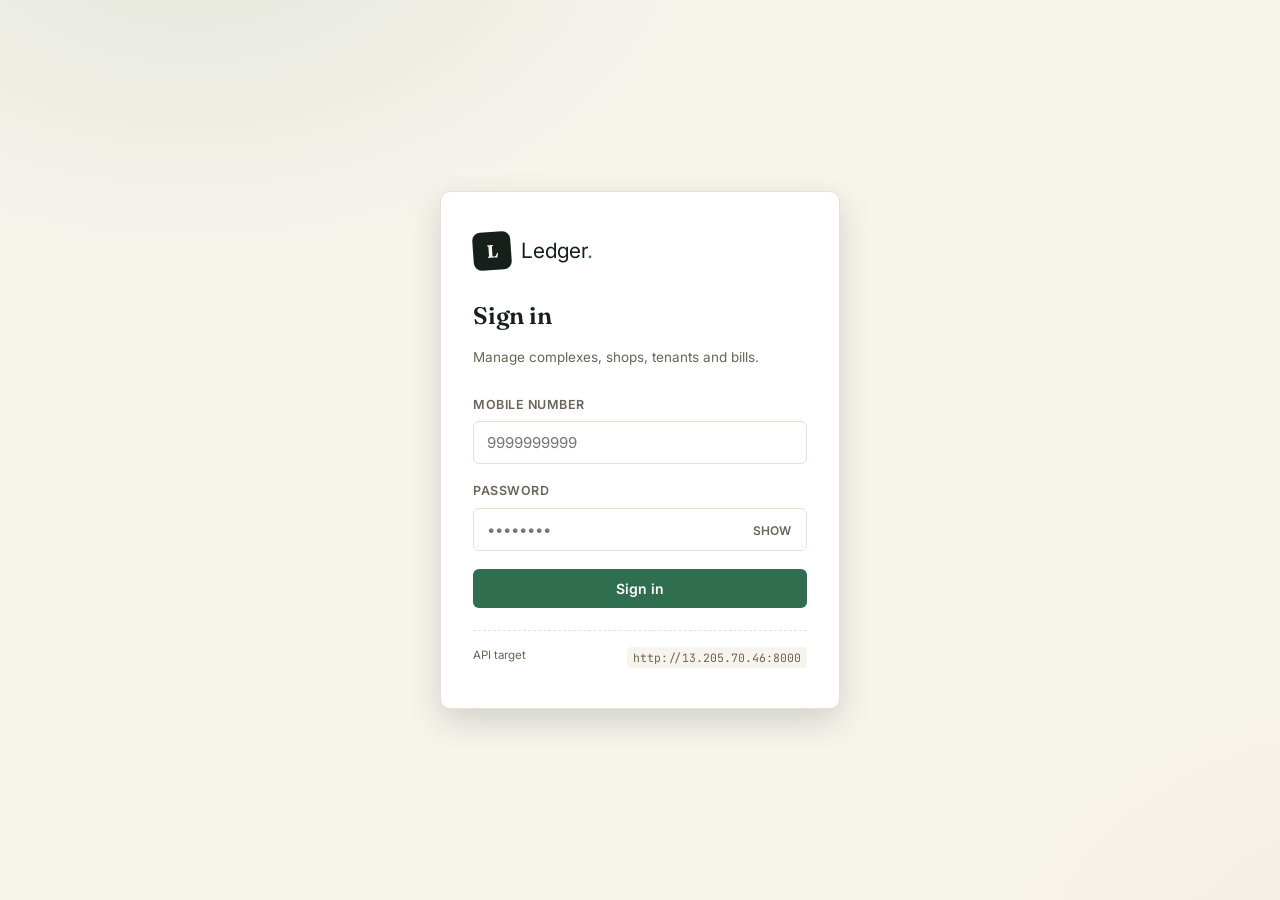
==== static/index.html @ 126fc0c1 "Added static folder" ====
<!DOCTYPE html>
<html lang="en">
<head>
<meta charset="UTF-8">
<meta name="viewport" content="width=device-width, initial-scale=1.0, viewport-fit=cover">
<title>Ledger — Shop &amp; Tenant Management</title>
<link rel="preconnect" href="https://fonts.googleapis.com">
<link rel="preconnect" href="https://fonts.gstatic.com" crossorigin>
<link href="https://fonts.googleapis.com/css2?family=Fraunces:opsz,wght@9..144,400;9..144,500;9..144,600;9..144,700&family=Inter:wght@400;500;600;700&family=JetBrains+Mono:wght@400;500;600&display=swap" rel="stylesheet">
<style>
/* ============================================================
   TOKENS
   ============================================================ */
:root{
  --ink:#15201B;
  --paper:#F7F4EC;
  --paper-raised:#FFFFFF;
  --green:#2F6F4F;
  --green-deep:#1F4D38;
  --rust:#C0612B;
  --rust-soft:#F3E3D6;
  --line:#E8E2D2;
  --success:#1F8A6B;
  --success-soft:#E1F0E8;
  --pending-soft:#F3E3D6;
  --partial-soft:#FBEFD0;
  --partial:#A87A12;
  --muted:#6B6457;
  --danger:#B43B2E;
  --danger-soft:#F6E0DC;

  --font-display:'Fraunces', serif;
  --font-body:'Inter', system-ui, sans-serif;
  --font-mono:'JetBrains Mono', monospace;

  --radius:10px;
  --radius-sm:6px;
  --shadow-sm: 0 1px 2px rgba(21,32,27,0.06);
  --shadow-md: 0 4px 16px rgba(21,32,27,0.10);
  --shadow-lg: 0 12px 32px rgba(21,32,27,0.16);

  --sidebar-w: 248px;
}

*{box-sizing:border-box;}
html,body{margin:0;padding:0;}
body{
  background:var(--paper);
  color:var(--ink);
  font-family:var(--font-body);
  font-size:15px;
  line-height:1.5;
  -webkit-font-smoothing:antialiased;
  min-height:100vh;
}
h1,h2,h3,h4{font-family:var(--font-display); font-weight:600; margin:0; letter-spacing:-0.01em;}
.mono{font-family:var(--font-mono);}
a{color:inherit;}
button{font-family:var(--font-body); cursor:pointer;}
input,select,textarea{font-family:var(--font-body);}
*:focus-visible{outline:2px solid var(--green); outline-offset:2px; border-radius:4px;}

@media (prefers-reduced-motion: reduce){
  *{animation-duration:0.001ms !important; transition-duration:0.001ms !important;}
}

::-webkit-scrollbar{width:10px; height:10px;}
::-webkit-scrollbar-thumb{background:var(--line); border-radius:6px;}
::-webkit-scrollbar-track{background:transparent;}

/* ============================================================
   LOGIN SCREEN
   ============================================================ */
.login-wrap{
  min-height:100vh;
  display:flex;
  align-items:center;
  justify-content:center;
  padding:24px;
  background:
    radial-gradient(900px 600px at 15% -10%, rgba(47,111,79,0.10), transparent 60%),
    radial-gradient(700px 500px at 110% 110%, rgba(192,97,43,0.08), transparent 60%),
    var(--paper);
}
.login-card{
  width:100%;
  max-width:400px;
  background:var(--paper-raised);
  border:1px solid var(--line);
  border-radius:var(--radius);
  box-shadow:var(--shadow-lg);
  padding:40px 32px;
  animation:rise 0.5s ease both;
}
@keyframes rise{ from{opacity:0; transform:translateY(10px);} to{opacity:1; transform:translateY(0);} }
.login-mark{
  display:flex; align-items:center; gap:10px; margin-bottom:28px;
}
.login-mark .stamp-mark{
  width:38px; height:38px; border-radius:8px;
  background:var(--ink); color:var(--paper);
  display:flex; align-items:center; justify-content:center;
  font-family:var(--font-display); font-weight:700; font-size:18px;
  transform:rotate(-4deg);
}
.login-mark .wordmark{font-size:21px;}
.login-mark .wordmark span{color:var(--green); font-style:italic;}
.login-card h1{font-size:24px; margin-bottom:4px;}
.login-sub{color:var(--muted); font-size:13.5px; margin-bottom:28px;}
.field{margin-bottom:18px;}
.field label{
  display:block; font-size:12.5px; font-weight:600; text-transform:uppercase;
  letter-spacing:0.04em; color:var(--muted); margin-bottom:7px;
}
.field input{
  width:100%; padding:11px 13px; border:1.5px solid var(--line);
  border-radius:var(--radius-sm); font-size:15px; background:var(--paper-raised);
  transition:border-color .15s ease;
}
.field input:focus{border-color:var(--green);}
.pw-row{position:relative;}
.pw-toggle{
  position:absolute; right:10px; top:50%; transform:translateY(-50%);
  background:none; border:none; font-size:12px; color:var(--muted); font-weight:600;
  padding:4px 6px;
}
.btn{
  display:inline-flex; align-items:center; justify-content:center; gap:8px;
  padding:11px 18px; border-radius:var(--radius-sm); border:none;
  font-weight:600; font-size:14px; transition:transform .12s ease, box-shadow .12s ease, background .15s ease;
  white-space:nowrap;
}
.btn:active{transform:scale(0.97);}
.btn-primary{background:var(--green); color:#fff;}
.btn-primary:hover{background:var(--green-deep);}
.btn-primary:disabled{background:#9FB8AB; cursor:not-allowed; transform:none;}
.btn-block{width:100%;}
.btn-ghost{background:transparent; color:var(--ink); border:1.5px solid var(--line);}
.btn-ghost:hover{border-color:var(--ink);}
.btn-danger-ghost{background:transparent; color:var(--danger); border:1.5px solid var(--danger-soft);}
.btn-danger-ghost:hover{background:var(--danger-soft);}
.btn-sm{padding:6px 11px; font-size:12.5px;}
.btn-icon{padding:8px; border-radius:var(--radius-sm); background:transparent; border:1.5px solid var(--line); color:var(--ink); display:inline-flex;}
.btn-icon:hover{border-color:var(--green); color:var(--green);}
.btn-icon.spinning svg{animation:spin 0.7s linear infinite;}
@keyframes spin{ to{ transform:rotate(360deg); } }

.login-error{
  background:var(--danger-soft); color:var(--danger); border-radius:var(--radius-sm);
  padding:10px 13px; font-size:13px; margin-bottom:16px; display:none; font-weight:500;
}
.login-error.show{display:block; animation:shake .3s ease;}
@keyframes shake{ 0%,100%{transform:translateX(0);} 25%{transform:translateX(-4px);} 75%{transform:translateX(4px);} }

.api-base-note{
  margin-top:22px; padding-top:16px; border-top:1px dashed var(--line);
  font-size:11.5px; color:var(--muted); display:flex; justify-content:space-between; gap:8px;
}
.api-base-note code{font-family:var(--font-mono); background:var(--paper); padding:2px 6px; border-radius:4px;}

/* ============================================================
   APP SHELL
   ============================================================ */
.app{ display:none; min-height:100vh; }
.app.show{ display:flex; }

.sidebar{
  width:var(--sidebar-w); flex-shrink:0; background:var(--ink); color:var(--paper);
  display:flex; flex-direction:column; padding:22px 14px; position:fixed; top:0; left:0; bottom:0; overflow-y:auto;
}
.sidebar-mark{ display:flex; align-items:center; gap:10px; padding:0 8px 24px; }
.sidebar-mark .stamp-mark{
  width:32px; height:32px; border-radius:7px; background:var(--green); color:#fff;
  display:flex; align-items:center; justify-content:center; font-family:var(--font-display); font-weight:700; font-size:15px;
  transform:rotate(-4deg); flex-shrink:0;
}
.sidebar-mark .wordmark{font-size:17px; color:#fff;}
.sidebar-mark .wordmark span{color:#6FBE99; font-style:italic;}

.nav-group{ margin-bottom:4px; }
.nav-label{ font-size:10.5px; text-transform:uppercase; letter-spacing:.08em; color:#8A9389; padding:14px 12px 6px; font-weight:600;}
.nav-item{
  display:flex; align-items:center; gap:11px; padding:10px 12px; border-radius:var(--radius-sm);
  color:#C9CFC5; font-size:14px; font-weight:500; margin-bottom:2px; transition:background .12s ease, color .12s ease;
  border:none; background:none; width:100%; text-align:left;
}
.nav-item svg{ flex-shrink:0; opacity:0.85; }
.nav-item:hover{ background:rgba(255,255,255,0.06); color:#fff; }
.nav-item.active{ background:var(--green); color:#fff; }
.nav-item.active svg{ opacity:1; }
.nav-badge{
  margin-left:auto; background:var(--rust); color:#fff; font-size:10.5px; font-weight:700;
  padding:1px 6px; border-radius:10px; min-width:18px; text-align:center;
}

.sidebar-foot{ margin-top:auto; padding-top:16px; border-top:1px solid rgba(255,255,255,0.08); }
.user-chip{ display:flex; align-items:center; gap:10px; padding:8px 10px; border-radius:var(--radius-sm); }
.user-avatar{
  width:32px; height:32px; border-radius:50%; background:var(--green); color:#fff;
  display:flex; align-items:center; justify-content:center; font-weight:700; font-size:13px; flex-shrink:0;
}
.user-meta{ overflow:hidden; }
.user-meta .name{ font-size:13.5px; color:#fff; font-weight:600; white-space:nowrap; overflow:hidden; text-overflow:ellipsis; }
.user-meta .role{ font-size:11px; color:#8A9389; text-transform:capitalize; }
.logout-btn{
  width:100%; margin-top:8px; background:none; border:1.5px solid rgba(255,255,255,0.14); color:#C9CFC5;
  padding:9px; border-radius:var(--radius-sm); font-size:13px; font-weight:600; display:flex; align-items:center; justify-content:center; gap:7px;
}
.logout-btn:hover{ border-color:var(--rust); color:#fff; background:rgba(192,97,43,0.15); }

.main{ flex:1; margin-left:var(--sidebar-w); min-width:0; }
.topbar{
  position:sticky; top:0; z-index:20; background:rgba(247,244,236,0.92); backdrop-filter:blur(8px);
  border-bottom:1px solid var(--line); padding:16px 28px; display:flex; align-items:center; justify-content:space-between; gap:16px;
}
.topbar h2{ font-size:21px; }
.topbar .crumb{ font-size:12.5px; color:var(--muted); margin-top:2px; }
.topbar-actions{ display:flex; align-items:center; gap:10px; }
.content{ padding:24px 28px 56px; max-width:1320px; }

.menu-toggle{ display:none; background:none; border:none; padding:6px; color:var(--ink); }

/* ============================================================
   GENERIC UI PARTS
   ============================================================ */
.toolbar{ display:flex; align-items:center; justify-content:space-between; gap:12px; margin-bottom:18px; flex-wrap:wrap; }
.search-input{
  flex:1; min-width:180px; max-width:340px; padding:9px 13px 9px 36px; border:1.5px solid var(--line);
  border-radius:var(--radius-sm); font-size:13.5px; background:var(--paper-raised) url('data:image/svg+xml;utf8,<svg xmlns="http://www.w3.org/2000/svg" width="15" height="15" viewBox="0 0 24 24" fill="none" stroke="%236B6457" stroke-width="2"><circle cx="11" cy="11" r="8"/><line x1="21" y1="21" x2="16.65" y2="16.65"/></svg>') no-repeat 12px center;
}
.search-input:focus{ border-color:var(--green); outline:none; }
.filter-chips{ display:flex; gap:6px; }
.chip{
  padding:7px 13px; border-radius:999px; border:1.5px solid var(--line); background:var(--paper-raised);
  font-size:12.5px; font-weight:600; color:var(--muted); transition:all .12s ease;
}
.chip:hover{ border-color:var(--green); color:var(--ink); }
.chip.active{ background:var(--ink); color:#fff; border-color:var(--ink); }
.tenant-tag{ font-size:13px; font-weight:600; color:var(--green-deep); }

.card{ background:var(--paper-raised); border:1px solid var(--line); border-radius:var(--radius); box-shadow:var(--shadow-sm); }
.card-pad{ padding:18px; }

.stat-row{ display:grid; grid-template-columns:repeat(auto-fit, minmax(170px,1fr)); gap:14px; margin-bottom:20px; }
.stat-card{ padding:16px 18px; }
.stat-card .label{ font-size:11.5px; text-transform:uppercase; letter-spacing:.05em; color:var(--muted); font-weight:600; margin-bottom:8px;}
.stat-card .value{ font-family:var(--font-display); font-size:26px; font-weight:600; }
.stat-card .sub{ font-size:12px; color:var(--muted); margin-top:4px; }
.stat-card.accent-green .value{ color:var(--green-deep); }
.stat-card.accent-rust .value{ color:var(--rust); }

.table-wrap{ overflow-x:auto; border:1px solid var(--line); border-radius:var(--radius); background:var(--paper-raised); }
table{ width:100%; border-collapse:collapse; font-size:13.8px; min-width:640px; }
thead th{
  text-align:left; padding:12px 16px; font-size:11.5px; text-transform:uppercase; letter-spacing:.04em;
  color:var(--muted); font-weight:600; border-bottom:1.5px solid var(--line); white-space:nowrap; background:#FBF9F4;
}
tbody td{ padding:13px 16px; border-bottom:1px solid var(--line); vertical-align:middle; }
tbody tr:last-child td{ border-bottom:none; }
tbody tr{ transition:background .1s ease; }
tbody tr:hover{ background:#FBF9F4; }
td.num, th.num{ text-align:right; font-family:var(--font-mono); }
td .row-actions{ display:flex; gap:6px; justify-content:flex-end; }

.pill{
  display:inline-flex; align-items:center; gap:5px; padding:3px 10px; border-radius:999px;
  font-size:11.5px; font-weight:700; text-transform:uppercase; letter-spacing:.03em;
}
.pill-dot{ width:6px; height:6px; border-radius:50%; }
.pill.available{ background:var(--success-soft); color:var(--success); }
.pill.available .pill-dot{ background:var(--success); }
.pill.occupied{ background:#E7E3F4; color:#5B4B9E; }
.pill.occupied .pill-dot{ background:#5B4B9E; }
.pill.active-pill{ background:var(--success-soft); color:var(--success); }
.pill.active-pill .pill-dot{ background:var(--success); }
.pill.inactive-pill{ background:var(--danger-soft); color:var(--danger); }
.pill.inactive-pill .pill-dot{ background:var(--danger); }
.pill.role-admin{ background:#FDEBD8; color:#9A5A12; }
.pill.role-tenant{ background:#E3EEFB; color:#1E5C9A; }

/* stamp badge — signature element for bill/payment status */
.stamp{
  display:inline-flex; align-items:center; justify-content:center;
  font-family:var(--font-mono); font-weight:700; font-size:10.5px; letter-spacing:.06em;
  padding:4px 10px; border-radius:4px; border:2px solid currentColor;
  transform:rotate(-3deg); text-transform:uppercase;
}
.stamp.paid{ color:var(--success); }
.stamp.partial{ color:var(--partial); }
.stamp.pending{ color:var(--rust); }

.empty-state{ text-align:center; padding:64px 24px; color:var(--muted); }
.empty-state svg{ opacity:0.4; margin-bottom:14px; }
.empty-state h3{ font-size:16px; color:var(--ink); margin-bottom:6px; }
.empty-state p{ font-size:13.5px; max-width:340px; margin:0 auto; }

.skeleton-row{ height:46px; background:linear-gradient(90deg, #EFEBE0 25%, #F6F3EA 37%, #EFEBE0 63%); background-size:400% 100%; animation:shimmer 1.4s ease infinite; border-bottom:1px solid var(--line); }
@keyframes shimmer{ 0%{background-position:100% 0;} 100%{background-position:0 0;} }

.error-banner{
  background:var(--danger-soft); color:var(--danger); border-radius:var(--radius-sm); padding:13px 16px;
  font-size:13.5px; font-weight:500; margin-bottom:16px; display:flex; align-items:flex-start; gap:10px;
}
.error-banner svg{ flex-shrink:0; margin-top:1px; }
.error-banner button{ margin-left:auto; background:none; border:none; color:var(--danger); font-weight:700; font-size:16px; line-height:1; flex-shrink:0;}

/* Toasts */
.toast-stack{ position:fixed; bottom:20px; right:20px; z-index:1000; display:flex; flex-direction:column; gap:10px; max-width:340px; }
.toast{
  background:var(--ink); color:#fff; padding:13px 16px; border-radius:var(--radius-sm); box-shadow:var(--shadow-lg);
  font-size:13.5px; font-weight:500; display:flex; align-items:center; gap:10px; animation:toast-in .25s ease both;
}
.toast.success{ background:var(--green-deep); }
.toast.error{ background:var(--danger); }
.toast.fade-out{ animation:toast-out .25s ease forwards; }
@keyframes toast-in{ from{opacity:0; transform:translateX(20px);} to{opacity:1; transform:translateX(0);} }
@keyframes toast-out{ from{opacity:1;} to{opacity:0; transform:translateX(20px);} }

/* Modal */
.modal-overlay{
  position:fixed; inset:0; background:rgba(21,32,27,0.45); display:none; align-items:center; justify-content:center;
  z-index:500; padding:20px; backdrop-filter:blur(2px);
}
.modal-overlay.show{ display:flex; animation:fade-in .15s ease; }
@keyframes fade-in{ from{opacity:0;} to{opacity:1;} }
.modal{
  background:var(--paper-raised); border-radius:var(--radius); box-shadow:var(--shadow-lg); width:100%; max-width:520px;
  max-height:90vh; overflow-y:auto; animation:modal-in .2s ease both;
}
@keyframes modal-in{ from{opacity:0; transform:translateY(12px) scale(0.98);} to{opacity:1; transform:translateY(0) scale(1);} }
.modal-head{ padding:20px 22px; border-bottom:1px solid var(--line); display:flex; align-items:center; justify-content:space-between; }
.modal-head h3{ font-size:18px; }
.modal-close{ background:none; border:none; color:var(--muted); padding:4px; }
.modal-close:hover{ color:var(--ink); }
.modal-body{ padding:22px; }
.modal-foot{ padding:16px 22px; border-top:1px solid var(--line); display:flex; justify-content:flex-end; gap:10px; }
.form-grid{ display:grid; grid-template-columns:1fr 1fr; gap:14px; }
.form-grid .full{ grid-column:1 / -1; }
@media (max-width:520px){ .form-grid{ grid-template-columns:1fr; } }
.field select, .field textarea{
  width:100%; padding:11px 13px; border:1.5px solid var(--line); border-radius:var(--radius-sm); font-size:14.5px; background:var(--paper-raised);
}
.field select:disabled{ background:#F4F1E9; color:var(--muted); cursor:not-allowed; }
.field textarea{ resize:vertical; min-height:64px; font-family:var(--font-body); }
.field .hint{ font-size:11.5px; color:var(--muted); margin-top:5px; }
.field-error{ font-size:12px; color:var(--danger); margin-top:5px; font-weight:600; }
.field input.invalid, .field select.invalid{ border-color:var(--danger); }

.confirm-body{ padding:22px; font-size:14.5px; }
.confirm-body strong{ font-weight:700; }

/* ---- Info card used inside modals ---- */
.info-card{
  background:var(--paper); border:1.5px solid var(--line); border-radius:var(--radius-sm);
  padding:12px 14px; margin-top:4px; font-size:13px;
}
.info-card .info-row{ display:flex; justify-content:space-between; align-items:center; gap:10px; padding:3px 0; }
.info-card .info-label{ color:var(--muted); font-size:12px; font-weight:600; text-transform:uppercase; letter-spacing:.03em; }
.info-card .info-val{ font-weight:600; font-family:var(--font-mono); font-size:13px; }
.info-card .info-val.good{ color:var(--success); }
.info-card .info-val.warn{ color:var(--rust); }

/* ---- Step / path toggle inside modal ---- */
.path-toggle{
  display:flex; gap:0; border:1.5px solid var(--line); border-radius:var(--radius-sm); overflow:hidden; margin-bottom:18px;
}
.path-btn{
  flex:1; padding:10px 12px; background:var(--paper-raised); border:none; font-size:13.5px; font-weight:600;
  color:var(--muted); cursor:pointer; transition:background .12s, color .12s; border-right:1.5px solid var(--line);
  display:flex; align-items:center; justify-content:center; gap:7px;
}
.path-btn:last-child{ border-right:none; }
.path-btn.active{ background:var(--ink); color:#fff; }
.path-btn:hover:not(.active){ background:var(--paper); color:var(--ink); }

/* ---- Bill section inside payment modal ---- */
.bill-list{ display:flex; flex-direction:column; gap:8px; margin-top:6px; }
.bill-row{
  border:1.5px solid var(--line); border-radius:var(--radius-sm); padding:11px 13px;
  cursor:pointer; transition:border-color .12s, background .12s; display:flex; align-items:center; gap:12px;
}
.bill-row:hover{ border-color:var(--green); background:#F2F9F5; }
.bill-row.selected{ border-color:var(--green); background:#E8F4EE; }
.bill-row input[type=radio]{ accent-color:var(--green); width:15px; height:15px; flex-shrink:0; }
.bill-row-info{ flex:1; min-width:0; }
.bill-row-info .btype{ font-weight:700; font-size:13.5px; }
.bill-row-info .bmeta{ font-size:12px; color:var(--muted); margin-top:2px; }
.bill-row-amt{ text-align:right; flex-shrink:0; }
.bill-row-amt .bpending{ font-family:var(--font-mono); font-weight:700; font-size:14px; color:var(--rust); }
.bill-row-amt .bdue{ font-size:11.5px; color:var(--muted); margin-top:2px; }

/* ---- Unoccupied warning ---- */
.warn-box{
  background:var(--rust-soft); border:1.5px solid #E8C4A8; border-radius:var(--radius-sm);
  padding:11px 14px; font-size:13px; color:#7A3A18; display:flex; align-items:flex-start; gap:9px; margin-top:4px;
}
.warn-box svg{ flex-shrink:0; margin-top:1px; }

/* ---- Payment summary before save ---- */
.pay-summary{
  background:var(--success-soft); border:1.5px solid #A8D9C4; border-radius:var(--radius-sm);
  padding:13px 15px; margin-top:6px;
}
.pay-summary .ps-title{ font-size:11.5px; font-weight:700; text-transform:uppercase; letter-spacing:.05em; color:var(--success); margin-bottom:8px; }
.pay-summary .ps-row{ display:flex; justify-content:space-between; font-size:13px; padding:3px 0; }
.pay-summary .ps-row .ps-key{ color:var(--muted); }
.pay-summary .ps-row .ps-val{ font-weight:600; }
.pay-summary .ps-row.ps-total .ps-val{ font-family:var(--font-mono); font-size:15px; color:var(--green-deep); }

/* Tenant portal (read-only, simplified) */
.tenant-shell{ width:100%; }
.tenant-topbar{
  background:var(--ink); color:#fff; padding:18px 24px; display:flex; align-items:center; justify-content:space-between;
  position:sticky; top:0; z-index:20;
}
.tenant-content{ max-width:760px; margin:0 auto; padding:24px 18px 64px; }
.section-title{ font-size:17px; margin:28px 0 14px; display:flex; align-items:center; justify-content:space-between; }
.tenant-card{ background:var(--paper-raised); border:1px solid var(--line); border-radius:var(--radius); padding:16px 18px; margin-bottom:10px; box-shadow:var(--shadow-sm); }
.tenant-card .row1{ display:flex; align-items:center; justify-content:space-between; gap:10px; margin-bottom:8px;}
.tenant-card .title{ font-weight:600; font-size:14.5px; }
.tenant-card .meta{ font-size:12.5px; color:var(--muted); }
.tenant-card .amt-row{ display:flex; justify-content:space-between; font-size:13px; padding-top:8px; border-top:1px dashed var(--line); margin-top:8px;}
.tenant-card .amt-row .big{ font-family:var(--font-mono); font-weight:700; font-size:15px; }

.spinner{ width:16px; height:16px; border:2.5px solid rgba(255,255,255,0.35); border-top-color:#fff; border-radius:50%; animation:spin 0.7s linear infinite; }
.spinner.dark{ border:2.5px solid rgba(21,32,27,0.2); border-top-color:var(--ink); }

.checkbox-list{ display:flex; flex-direction:column; gap:8px; max-height:220px; overflow-y:auto; border:1.5px solid var(--line); border-radius:var(--radius-sm); padding:10px; }
.checkbox-row{ display:flex; align-items:center; gap:9px; font-size:13.5px; padding:5px 6px; border-radius:5px; }
.checkbox-row:hover{ background:var(--paper); }
.checkbox-row input{ width:16px; height:16px; accent-color:var(--green); }

.visually-hidden{ position:absolute; width:1px; height:1px; overflow:hidden; clip:rect(0,0,0,0); }

/* Responsive */
@media (max-width:900px){
  .sidebar{ transform:translateX(-100%); transition:transform .2s ease; z-index:300; box-shadow:var(--shadow-lg); }
  .sidebar.open{ transform:translateX(0); }
  .main{ margin-left:0; }
  .menu-toggle{ display:flex; }
  .sidebar-scrim{ display:none; position:fixed; inset:0; background:rgba(0,0,0,0.4); z-index:290; }
  .sidebar-scrim.show{ display:block; }
  .content{ padding:18px 16px 90px; }
  .topbar{ padding:14px 16px; }
}
@media (max-width:560px){
  .topbar h2{ font-size:18px; }
  .stat-row{ grid-template-columns:repeat(2,1fr); }
  table{ font-size:13px; }
  thead th, tbody td{ padding:10px 12px; }
}
</style>
</head>
<body>

<!-- ============================================================
     LOGIN SCREEN
     ============================================================ -->
<div class="login-wrap" id="loginScreen">
  <div class="login-card">
    <div class="login-mark">
      <div class="stamp-mark">L</div>
      <div class="wordmark">Ledger<span>.</span></div>
    </div>
    <h1>Sign in</h1>
    <p class="login-sub">Manage complexes, shops, tenants and bills.</p>

    <div class="login-error" id="loginError"></div>

    <form id="loginForm" autocomplete="on">
      <div class="field">
        <label for="loginMobile">Mobile number</label>
        <input type="tel" id="loginMobile" name="mobile" placeholder="9999999999" autocomplete="username" required pattern="[0-9]{10}" maxlength="10" inputmode="numeric">
      </div>
      <div class="field">
        <label for="loginPassword">Password</label>
        <div class="pw-row">
          <input type="password" id="loginPassword" name="password" placeholder="••••••••" autocomplete="current-password" required>
          <button type="button" class="pw-toggle" id="pwToggle">SHOW</button>
        </div>
      </div>
      <button type="submit" class="btn btn-primary btn-block" id="loginBtn">
        <span id="loginBtnText">Sign in</span>
      </button>
    </form>

    <div class="api-base-note">
      <span>API target</span>
      <code id="apiBaseDisplay">…</code>
    </div>
  </div>
</div>

<!-- ============================================================
     ADMIN APP SHELL
     ============================================================ -->
<div class="sidebar-scrim" id="sidebarScrim"></div>
<div class="app" id="adminApp">
  <aside class="sidebar" id="sidebar">
    <div class="sidebar-mark">
      <div class="stamp-mark">L</div>
      <div class="wordmark">Ledger<span>.</span></div>
    </div>

    <nav>
      <div class="nav-group">
        <button class="nav-item active" data-view="dashboard">
          <svg width="17" height="17" viewBox="0 0 24 24" fill="none" stroke="currentColor" stroke-width="2"><rect x="3" y="3" width="7" height="9" rx="1"/><rect x="14" y="3" width="7" height="5" rx="1"/><rect x="14" y="12" width="7" height="9" rx="1"/><rect x="3" y="16" width="7" height="5" rx="1"/></svg>
          Dashboard
        </button>
      </div>
      <div class="nav-group">
        <div class="nav-label">Property</div>
        <button class="nav-item" data-view="complexes">
          <svg width="17" height="17" viewBox="0 0 24 24" fill="none" stroke="currentColor" stroke-width="2"><path d="M3 21h18M5 21V7l7-4 7 4v14M9 9h1m4 0h1m-5 4h1m4 0h1m-5 4h1m4 0h1"/></svg>
          Complexes
        </button>
        <button class="nav-item" data-view="shops">
          <svg width="17" height="17" viewBox="0 0 24 24" fill="none" stroke="currentColor" stroke-width="2"><path d="M3 9l1-5h16l1 5M4 9v10a1 1 0 001 1h14a1 1 0 001-1V9M4 9h16M9 21v-5a1 1 0 011-1h4a1 1 0 011 1v5"/></svg>
          Shops
        </button>
      </div>
      <div class="nav-group">
        <div class="nav-label">People</div>
        <button class="nav-item" data-view="users">
          <svg width="17" height="17" viewBox="0 0 24 24" fill="none" stroke="currentColor" stroke-width="2"><circle cx="9" cy="7" r="4"/><path d="M2 21v-2a4 4 0 014-4h6a4 4 0 014 4v2M17 7a4 4 0 010 8M23 21v-2a4 4 0 00-3-3.87"/></svg>
          Users
        </button>
      </div>
      <div class="nav-group">
        <div class="nav-label">Finance</div>
        <button class="nav-item" data-view="bills">
          <svg width="17" height="17" viewBox="0 0 24 24" fill="none" stroke="currentColor" stroke-width="2"><path d="M4 2h13l3 3v17H4z"/><path d="M9 7h6M9 11h6M9 15h4"/></svg>
          Bills
          <span class="nav-badge" id="pendingBadge" style="display:none;">0</span>
        </button>
        <button class="nav-item" data-view="payments">
          <svg width="17" height="17" viewBox="0 0 24 24" fill="none" stroke="currentColor" stroke-width="2"><rect x="2" y="5" width="20" height="14" rx="2"/><line x1="2" y1="10" x2="22" y2="10"/></svg>
          Payments
        </button>
      </div>
      <div class="nav-group">
        <div class="nav-label">Insights</div>
        <button class="nav-item" data-view="reports">
          <svg width="17" height="17" viewBox="0 0 24 24" fill="none" stroke="currentColor" stroke-width="2"><path d="M3 3v18h18"/><path d="M18 9l-5 5-3-3-4 4"/></svg>
          Reports
        </button>
      </div>
    </nav>

    <div class="sidebar-foot">
      <div class="user-chip">
        <div class="user-avatar" id="sidebarAvatar">A</div>
        <div class="user-meta">
          <div class="name" id="sidebarUserName">Admin</div>
          <div class="role" id="sidebarUserRole">admin</div>
        </div>
      </div>
      <button class="logout-btn" id="logoutBtn">
        <svg width="14" height="14" viewBox="0 0 24 24" fill="none" stroke="currentColor" stroke-width="2"><path d="M9 21H5a2 2 0 01-2-2V5a2 2 0 012-2h4M16 17l5-5-5-5M21 12H9"/></svg>
        Sign out
      </button>
    </div>
  </aside>

  <main class="main">
    <div class="topbar">
      <div style="display:flex; align-items:center; gap:10px;">
        <button class="menu-toggle" id="menuToggle" aria-label="Open menu">
          <svg width="22" height="22" viewBox="0 0 24 24" fill="none" stroke="currentColor" stroke-width="2"><line x1="3" y1="6" x2="21" y2="6"/><line x1="3" y1="12" x2="21" y2="12"/><line x1="3" y1="18" x2="21" y2="18"/></svg>
        </button>
        <div>
          <h2 id="viewTitle">Dashboard</h2>
          <div class="crumb" id="viewCrumb">Overview of your portfolio</div>
        </div>
      </div>
      <div class="topbar-actions">
        <button class="btn-icon" id="refreshBtn" title="Refresh data" aria-label="Refresh data">
          <svg width="16" height="16" viewBox="0 0 24 24" fill="none" stroke="currentColor" stroke-width="2"><path d="M23 4v6h-6M1 20v-6h6"/><path d="M3.51 9a9 9 0 0114.85-3.36L23 10M1 14l4.64 4.36A9 9 0 0020.49 15"/></svg>
        </button>
        <button class="btn btn-primary btn-sm" id="primaryActionBtn">+ Add</button>
      </div>
    </div>
    <div class="content" id="viewContent">
      <!-- views render here -->
    </div>
  </main>
</div>

<!-- ============================================================
     TENANT PORTAL SHELL
     ============================================================ -->
<div class="app" id="tenantApp">
  <div class="tenant-shell">
    <div class="tenant-topbar">
      <div style="display:flex; align-items:center; gap:10px;">
        <div class="stamp-mark" style="background:var(--green);">L</div>
        <div>
          <div style="font-weight:600; font-size:14.5px;" id="tenantName">—</div>
          <div style="font-size:11.5px; color:#9FAA9A;">Tenant portal</div>
        </div>
      </div>
      <div style="display:flex; gap:8px;">
        <button class="btn-icon" id="tenantRefreshBtn" style="border-color:rgba(255,255,255,0.2); color:#fff;" title="Refresh" aria-label="Refresh data">
          <svg width="16" height="16" viewBox="0 0 24 24" fill="none" stroke="currentColor" stroke-width="2"><path d="M23 4v6h-6M1 20v-6h6"/><path d="M3.51 9a9 9 0 0114.85-3.36L23 10M1 14l4.64 4.36A9 9 0 0020.49 15"/></svg>
        </button>
        <button class="logout-btn" id="tenantLogoutBtn" style="width:auto; margin-top:0;">Sign out</button>
      </div>
    </div>
    <div class="tenant-content" id="tenantContent">
      <!-- tenant views render here -->
    </div>
  </div>
</div>

<div class="toast-stack" id="toastStack"></div>

<!-- Modal -->
<div class="modal-overlay" id="modalOverlay">
  <div class="modal" id="modalEl" role="dialog" aria-modal="true">
    <div class="modal-head">
      <h3 id="modalTitle">Title</h3>
      <button class="modal-close" id="modalCloseBtn" aria-label="Close">
        <svg width="20" height="20" viewBox="0 0 24 24" fill="none" stroke="currentColor" stroke-width="2"><line x1="18" y1="6" x2="6" y2="18"/><line x1="6" y1="6" x2="18" y2="18"/></svg>
      </button>
    </div>
    <div class="modal-body" id="modalBody"></div>
    <div class="modal-foot" id="modalFoot"></div>
  </div>
</div>

<script>
/* ================================================================
   CONFIG — set your backend URL here
   ================================================================ */
const API_BASE_URL = "http://13.205.70.46:8000";

/* ================================================================
   STATE
   ================================================================ */
const state = {
  token: localStorage.getItem('tms_token') || null,
  role: localStorage.getItem('tms_role') || null,
  currentUser: null,
  view: 'dashboard',
  cache: { complexes: [], shops: [], users: [], bills: [], payments: [] },
  loaded: { complexes:false, shops:false, users:false, bills:false, payments:false },
};

document.getElementById('apiBaseDisplay').textContent = API_BASE_URL;

/* ================================================================
   API LAYER
   ================================================================ */
class ApiError extends Error {
  constructor(message, status){ super(message); this.status = status; }
}

async function api(path, { method = 'GET', body = null, auth = true } = {}) {
  const headers = { 'Content-Type': 'application/json' };
  if (auth && state.token) headers['Authorization'] = `Bearer ${state.token}`;

  let res;
  try {
    res = await fetch(`${API_BASE_URL}${path}`, {
      method,
      headers,
      body: body ? JSON.stringify(body) : undefined,
    });
  } catch (err) {
    throw new ApiError(`Can't reach the server at ${API_BASE_URL}. Check the API_BASE_URL value and that the backend is running.`, 0);
  }

  let data = null;
  const text = await res.text();
  if (text) {
    try { data = JSON.parse(text); } catch { data = null; }
  }

  if (!res.ok) {
    let msg = `Request failed (${res.status})`;
    if (data) {
      if (typeof data.detail === 'string') msg = data.detail;
      else if (Array.isArray(data.detail)) msg = data.detail.map(d => d.msg).join(', ');
    }
    if (res.status === 401) { handleAuthExpired(); }
    throw new ApiError(msg, res.status);
  }
  return data;
}

function handleAuthExpired(){
  showToast('Your session expired. Please sign in again.', 'error');
  logout();
}

/* ================================================================
   TOASTS
   ================================================================ */
function showToast(message, type = 'default'){
  const stack = document.getElementById('toastStack');
  const el = document.createElement('div');
  el.className = `toast ${type}`;
  const icon = type === 'success'
    ? '<svg width="15" height="15" viewBox="0 0 24 24" fill="none" stroke="currentColor" stroke-width="2.5"><path d="M20 6L9 17l-5-5"/></svg>'
    : type === 'error'
      ? '<svg width="15" height="15" viewBox="0 0 24 24" fill="none" stroke="currentColor" stroke-width="2.5"><circle cx="12" cy="12" r="10"/><line x1="12" y1="8" x2="12" y2="12"/><line x1="12" y1="16" x2="12.01" y2="16"/></svg>'
      : '';
  el.innerHTML = `${icon}<span>${escapeHtml(message)}</span>`;
  stack.appendChild(el);
  setTimeout(() => {
    el.classList.add('fade-out');
    setTimeout(() => el.remove(), 250);
  }, 3400);
}

function escapeHtml(str){
  const d = document.createElement('div');
  d.textContent = String(str ?? '');
  return d.innerHTML;
}

/* ================================================================
   FORMATTERS
   ================================================================ */
const currency = (n) => '₹' + Number(n ?? 0).toLocaleString('en-IN', { minimumFractionDigits: 2, maximumFractionDigits: 2 });
const dateFmt = (iso) => {
  if (!iso) return '—';
  const d = new Date(iso);
  if (isNaN(d)) return iso;
  return d.toLocaleDateString('en-IN', { day:'2-digit', month:'short', year:'numeric' });
};
const initials = (name) => (name || '?').trim().split(/\s+/).map(w=>w[0]).slice(0,2).join('').toUpperCase();

/* ================================================================
   AUTH
   ================================================================ */
const loginScreen = document.getElementById('loginScreen');
const adminApp = document.getElementById('adminApp');
const tenantApp = document.getElementById('tenantApp');
const loginForm = document.getElementById('loginForm');
const loginError = document.getElementById('loginError');
const loginBtn = document.getElementById('loginBtn');
const loginBtnText = document.getElementById('loginBtnText');

document.getElementById('pwToggle').addEventListener('click', () => {
  const pw = document.getElementById('loginPassword');
  const btn = document.getElementById('pwToggle');
  if (pw.type === 'password'){ pw.type = 'text'; btn.textContent = 'HIDE'; }
  else { pw.type = 'password'; btn.textContent = 'SHOW'; }
});

loginForm.addEventListener('submit', async (e) => {
  e.preventDefault();
  loginError.classList.remove('show');
  const mobile = document.getElementById('loginMobile').value.trim();
  const password = document.getElementById('loginPassword').value;

  loginBtn.disabled = true;
  loginBtnText.innerHTML = '<span class="spinner"></span>';

  try {
    const data = await api('/api/login', { method:'POST', body:{ mobile, password }, auth:false });
    state.token = data.token;
    state.role = data.role;
    localStorage.setItem('tms_token', data.token);
    localStorage.setItem('tms_role', data.role);
    await bootAfterLogin();
  } catch (err) {
    loginError.textContent = err.message || 'Sign in failed. Check your credentials.';
    loginError.classList.add('show');
  } finally {
    loginBtn.disabled = false;
    loginBtnText.textContent = 'Sign in';
  }
});

function logout(){
  state.token = null; state.role = null; state.currentUser = null;
  localStorage.removeItem('tms_token'); localStorage.removeItem('tms_role');
  adminApp.classList.remove('show');
  tenantApp.classList.remove('show');
  loginScreen.style.display = 'flex';
  loginForm.reset();
}

document.getElementById('logoutBtn').addEventListener('click', logout);
document.getElementById('tenantLogoutBtn').addEventListener('click', logout);

async function bootAfterLogin(){
  if (state.role === 'admin'){
    loginScreen.style.display = 'none';
    adminApp.classList.add('show');
    await initAdminUser();
    navigateTo('dashboard');
  } else {
    loginScreen.style.display = 'none';
    tenantApp.classList.add('show');
    await loadTenantPortal();
  }
}

async function initAdminUser(){
  try {
    const users = await api('/api/user');
    state.cache.users = users; state.loaded.users = true;
    document.getElementById('sidebarUserName').textContent = 'Admin';
    document.getElementById('sidebarUserRole').textContent = state.role;
    document.getElementById('sidebarAvatar').textContent = 'A';
  } catch (err) { /* non-fatal */ }
}

// Try silent resume on load
(async function tryResume(){
  if (state.token && state.role){
    try { await bootAfterLogin(); }
    catch(err){ logout(); }
  }
})();

/* ================================================================
   ADMIN NAV / VIEW ROUTING
   ================================================================ */
const sidebar = document.getElementById('sidebar');
const sidebarScrim = document.getElementById('sidebarScrim');
document.getElementById('menuToggle').addEventListener('click', () => {
  sidebar.classList.add('open'); sidebarScrim.classList.add('show');
});
sidebarScrim.addEventListener('click', closeSidebar);
function closeSidebar(){ sidebar.classList.remove('open'); sidebarScrim.classList.remove('show'); }

const viewMeta = {
  dashboard: { title:'Dashboard', crumb:'Overview of your portfolio', action:null },
  complexes: { title:'Complexes', crumb:'Buildings and properties you manage', action:'Add complex' },
  shops:     { title:'Shops', crumb:'Units across all complexes', action:'Add shop' },
  users:     { title:'Users', crumb:'Admins and tenants', action:'Add user' },
  bills:     { title:'Bills', crumb:'Charges raised to tenants', action:'Add bill' },
  payments:  { title:'Payments', crumb:'Payments recorded against bills', action:'Record payment' },
  reports:   { title:'Reports', crumb:'Occupancy, collections and outstanding dues', action:null },
};

document.querySelectorAll('.nav-item[data-view]').forEach(btn => {
  btn.addEventListener('click', () => { navigateTo(btn.dataset.view); closeSidebar(); });
});

async function navigateTo(view){
  state.view = view;
  document.querySelectorAll('.nav-item[data-view]').forEach(b => b.classList.toggle('active', b.dataset.view === view));
  const meta = viewMeta[view];
  document.getElementById('viewTitle').textContent = meta.title;
  document.getElementById('viewCrumb').textContent = meta.crumb;
  const actionBtn = document.getElementById('primaryActionBtn');
  if (meta.action){ actionBtn.style.display = 'inline-flex'; actionBtn.textContent = '+ ' + meta.action.replace(/^Add /,'').replace(/^Record /,''); }
  else { actionBtn.style.display = 'none'; }
  await renderView(view);
}

document.getElementById('refreshBtn').addEventListener('click', () => refreshCurrentView(true));
document.getElementById('primaryActionBtn').addEventListener('click', () => openCreateModal(state.view));

async function refreshCurrentView(showSpinner){
  const btn = document.getElementById('refreshBtn');
  if (showSpinner) btn.classList.add('spinning');
  Object.keys(state.loaded).forEach(k => state.loaded[k] = false);
  try { await renderView(state.view); showToast('Data refreshed', 'success'); }
  finally { btn.classList.remove('spinning'); }
}

async function renderView(view){
  const content = document.getElementById('viewContent');
  content.innerHTML = skeletonHtml();
  try {
    switch(view){
      case 'dashboard': content.innerHTML = await dashboardView(); break;
      case 'complexes': content.innerHTML = await complexesView(); attachComplexHandlers(); break;
      case 'shops': content.innerHTML = await shopsView(); attachShopHandlers(); break;
      case 'users': content.innerHTML = await usersView(); attachUserHandlers(); break;
      case 'bills': content.innerHTML = await billsView(); attachBillHandlers(); break;
      case 'payments': content.innerHTML = await paymentsView(); attachPaymentHandlers(); break;
      case 'reports': content.innerHTML = await reportsView(); attachReportsHandlers(); break;
    }
    attachSearchFilter();
  } catch (err) {
    content.innerHTML = errorBannerHtml(err.message);
    document.getElementById('retryBtn')?.addEventListener('click', () => renderView(view));
  }
}

function skeletonHtml(){
  return `<div class="table-wrap">${Array.from({length:5}).map(()=>'<div class="skeleton-row"></div>').join('')}</div>`;
}
function errorBannerHtml(msg){
  return `<div class="error-banner">
    <svg width="18" height="18" viewBox="0 0 24 24" fill="none" stroke="currentColor" stroke-width="2"><circle cx="12" cy="12" r="10"/><line x1="12" y1="8" x2="12" y2="12"/><line x1="12" y1="16" x2="12.01" y2="16"/></svg>
    <span>${escapeHtml(msg)}</span>
    <button id="retryBtn" class="btn btn-sm btn-ghost" style="margin-left:auto; border-color:var(--danger); color:var(--danger);">Retry</button>
  </div>`;
}
function emptyStateHtml(title, sub, iconSvg){
  return `<div class="empty-state">${iconSvg}<h3>${escapeHtml(title)}</h3><p>${escapeHtml(sub)}</p></div>`;
}

async function ensureLoaded(key, path){
  if (!state.loaded[key]){
    state.cache[key] = await api(path);
    state.loaded[key] = true;
  }
  return state.cache[key];
}

function attachSearchFilter(){
  const input = document.getElementById('tableSearch');
  if (!input) return;
  input.addEventListener('input', () => {
    const q = input.value.trim().toLowerCase();
    document.querySelectorAll('tbody tr[data-search]').forEach(tr => {
      tr.style.display = tr.dataset.search.toLowerCase().includes(q) ? '' : 'none';
    });
  });
}

/* ================================================================
   DASHBOARD VIEW
   ================================================================ */
async function dashboardView(){
  const [complexes, shops, users, bills] = await Promise.all([
    ensureLoaded('complexes','/api/complex'),
    ensureLoaded('shops','/api/shop'),
    ensureLoaded('users','/api/user'),
    ensureLoaded('bills','/api/bill'),
  ]);

  const occupied = shops.filter(s => s.status === 'occupied').length;
  const pendingBills = bills.filter(b => b.status !== 'paid');
  const pendingTotal = pendingBills.reduce((sum,b) => sum + Number(b.pending_amount||0), 0);
  const collectedTotal = bills.reduce((sum,b) => sum + Number(b.paid_amount||0), 0);

  updatePendingBadge(pendingBills.length);

  const recentBills = [...bills].sort((a,b) => new Date(b.bill_date) - new Date(a.bill_date)).slice(0,6);

  return `
  <div class="stat-row">
    <div class="card stat-card"><div class="label">Complexes</div><div class="value">${complexes.length}</div><div class="sub">properties managed</div></div>
    <div class="card stat-card"><div class="label">Shops</div><div class="value">${shops.length}</div><div class="sub">${occupied} occupied · ${shops.length-occupied} available</div></div>
    <div class="card stat-card"><div class="label">Users</div><div class="value">${users.length}</div><div class="sub">${users.filter(u=>u.role==='tenant').length} tenants</div></div>
    <div class="card stat-card accent-rust"><div class="label">Pending dues</div><div class="value mono">${currency(pendingTotal)}</div><div class="sub">${pendingBills.length} bills outstanding</div></div>
    <div class="card stat-card accent-green"><div class="label">Collected</div><div class="value mono">${currency(collectedTotal)}</div><div class="sub">across all bills</div></div>
  </div>

  <div class="card">
    <div class="card-pad" style="padding-bottom:0;"><h3 style="font-size:15.5px;">Recent bills</h3></div>
    ${recentBills.length === 0 ? emptyStateHtml('No bills yet', 'Bills you raise will show up here.', emptyIcon()) : `
    <div class="table-wrap" style="border:none; border-radius:0; box-shadow:none; margin-top:10px;">
      <table>
        <thead><tr><th>Bill</th><th>Tenant</th><th>Type</th><th class="num">Amount</th><th>Status</th><th>Due</th></tr></thead>
        <tbody>
          ${recentBills.map(b => {
            const tenant = state.cache.users.find(u=>u.id===b.user_id);
            return `<tr>
              <td class="mono">#${b.id}</td>
              <td>${escapeHtml(tenant?.name || ('User #'+b.user_id))}</td>
              <td>${escapeHtml(b.bill_type)}</td>
              <td class="num">${currency(b.amount)}</td>
              <td>${stampHtml(b.status)}</td>
              <td>${dateFmt(b.due_date)}</td>
            </tr>`;
          }).join('')}
        </tbody>
      </table>
    </div>`}
  </div>`;
}

function updatePendingBadge(count){
  const badge = document.getElementById('pendingBadge');
  if (count > 0){ badge.style.display='inline-block'; badge.textContent = count; }
  else badge.style.display = 'none';
}

function stampHtml(status){
  const cls = status === 'paid' ? 'paid' : status === 'partial' ? 'partial' : 'pending';
  return `<span class="stamp ${cls}">${escapeHtml(status)}</span>`;
}
function emptyIcon(){
  return `<svg width="42" height="42" viewBox="0 0 24 24" fill="none" stroke="currentColor" stroke-width="1.6"><rect x="3" y="3" width="18" height="18" rx="2"/><line x1="9" y1="9" x2="15" y2="15"/><line x1="15" y1="9" x2="9" y2="15"/></svg>`;
}
function warnIcon(){
  return `<svg width="15" height="15" viewBox="0 0 24 24" fill="none" stroke="currentColor" stroke-width="2"><path d="M10.29 3.86L1.82 18a2 2 0 001.71 3h16.94a2 2 0 001.71-3L13.71 3.86a2 2 0 00-3.42 0z"/><line x1="12" y1="9" x2="12" y2="13"/><line x1="12" y1="17" x2="12.01" y2="17"/></svg>`;
}

/* ================================================================
   COMPLEXES VIEW
   ================================================================ */
async function complexesView(){
  const complexes = await ensureLoaded('complexes','/api/complex');
  return `
  <div class="toolbar"><input class="search-input" id="tableSearch" placeholder="Search complexes…"></div>
  ${complexes.length === 0 ? emptyStateHtml('No complexes yet', 'Add your first complex to start assigning shops to it.', emptyIcon()) : `
  <div class="table-wrap">
    <table>
      <thead><tr><th>Name</th><th>Address</th><th>Description</th><th>Created</th><th></th></tr></thead>
      <tbody>
        ${complexes.map(c => `
          <tr data-search="${escapeHtml(c.name+' '+c.address)}">
            <td><strong>${escapeHtml(c.name)}</strong></td>
            <td>${escapeHtml(c.address)}</td>
            <td>${escapeHtml(c.description || '—')}</td>
            <td>${dateFmt(c.created_at)}</td>
            <td><div class="row-actions">
              <button class="btn-icon" data-edit-complex="${c.id}" aria-label="Edit">${editIcon()}</button>
              <button class="btn-icon" data-delete-complex="${c.id}" data-name="${escapeHtml(c.name)}" aria-label="Delete">${trashIcon()}</button>
            </div></td>
          </tr>`).join('')}
      </tbody>
    </table>
  </div>`}`;
}

function editIcon(){ return `<svg width="14" height="14" viewBox="0 0 24 24" fill="none" stroke="currentColor" stroke-width="2"><path d="M11 4H4a2 2 0 00-2 2v14a2 2 0 002 2h14a2 2 0 002-2v-7"/><path d="M18.5 2.5a2.12 2.12 0 013 3L12 15l-4 1 1-4 9.5-9.5z"/></svg>`; }
function trashIcon(){ return `<svg width="14" height="14" viewBox="0 0 24 24" fill="none" stroke="currentColor" stroke-width="2"><polyline points="3 6 5 6 21 6"/><path d="M19 6l-1.5 14.5a2 2 0 01-2 1.5H8.5a2 2 0 01-2-1.5L5 6m5 0V4a1 1 0 011-1h2a1 1 0 011 1v2"/></svg>`; }

function attachComplexHandlers(){
  document.querySelectorAll('[data-edit-complex]').forEach(btn => btn.addEventListener('click', () => openEditComplexModal(Number(btn.dataset.editComplex))));
  document.querySelectorAll('[data-delete-complex]').forEach(btn => btn.addEventListener('click', () => confirmDelete('complex', Number(btn.dataset.deleteComplex), btn.dataset.name)));
}

/* ================================================================
   SHOPS VIEW
   ================================================================ */
async function shopsView(){
  const [shops, complexes] = await Promise.all([ensureLoaded('shops','/api/shop'), ensureLoaded('complexes','/api/complex')]);
  const complexName = (id) => complexes.find(c=>c.id===id)?.name || `#${id}`;
  const availableCount = shops.filter(s=>s.status==='available').length;
  const occupiedCount = shops.filter(s=>s.status==='occupied').length;

  return `
  <div class="toolbar">
    <input class="search-input" id="tableSearch" placeholder="Search shops…">
    <div class="filter-chips" id="shopFilterChips">
      <button class="chip active" data-filter="all">All (${shops.length})</button>
      <button class="chip" data-filter="available">Empty (${availableCount})</button>
      <button class="chip" data-filter="occupied">Occupied (${occupiedCount})</button>
    </div>
  </div>
  ${shops.length === 0 ? emptyStateHtml('No shops yet', 'Add a shop and assign it to a complex.', emptyIcon()) : `
  <div class="table-wrap">
    <table>
      <thead><tr><th>Shop #</th><th>Complex</th><th class="num">Area (sqft)</th><th>Status</th><th>Tenant</th><th></th></tr></thead>
      <tbody>
        ${shops.map(s => `
          <tr data-search="${escapeHtml(s.shop_number+' '+complexName(s.complex_id)+' '+(s.assigned_to?.name||''))}" data-status="${s.status}">
            <td class="mono"><strong>${escapeHtml(s.shop_number)}</strong></td>
            <td>${escapeHtml(complexName(s.complex_id))}</td>
            <td class="num">${Number(s.area_sqft).toLocaleString('en-IN')}</td>
            <td><span class="pill ${s.status}"><span class="pill-dot"></span>${escapeHtml(s.status)}</span></td>
            <td>${s.assigned_to ? `<span class="tenant-tag">${escapeHtml(s.assigned_to.name)}</span>` : '<span style="color:var(--muted); font-size:13px;">— empty —</span>'}</td>
            <td><div class="row-actions">
              ${s.assigned_to ? `<button class="btn-icon" data-deassign-shop="${s.id}" data-shopnum="${escapeHtml(s.shop_number)}" data-tenant="${escapeHtml(s.assigned_to.name)}" data-userid="${s.assigned_to.id}" aria-label="Deassign tenant" title="Deassign tenant">${unlinkIcon()}</button>` : ''}
              <button class="btn-icon" data-edit-shop="${s.id}" aria-label="Edit">${editIcon()}</button>
              <button class="btn-icon" data-delete-shop="${s.id}" data-name="${escapeHtml(s.shop_number)}" aria-label="Delete">${trashIcon()}</button>
            </div></td>
          </tr>`).join('')}
      </tbody>
    </table>
  </div>`}`;
}
function unlinkIcon(){ return `<svg width="14" height="14" viewBox="0 0 24 24" fill="none" stroke="currentColor" stroke-width="2"><path d="M18.84 12.25l1.72-1.71a5 5 0 00-7.07-7.07l-1.05 1.05M5.17 11.75l-1.71 1.71a5 5 0 007.07 7.07l1.05-1.05M8 12h8"/></svg>`; }

function attachShopHandlers(){
  document.querySelectorAll('[data-edit-shop]').forEach(btn => btn.addEventListener('click', () => openEditShopModal(Number(btn.dataset.editShop))));
  document.querySelectorAll('[data-delete-shop]').forEach(btn => btn.addEventListener('click', () => confirmDelete('shop', Number(btn.dataset.deleteShop), btn.dataset.name)));
  document.querySelectorAll('[data-deassign-shop]').forEach(btn => btn.addEventListener('click', () => confirmDeassignShop(
    Number(btn.dataset.deassignShop), btn.dataset.shopnum, btn.dataset.tenant, Number(btn.dataset.userid)
  )));
  const chips = document.querySelectorAll('#shopFilterChips .chip');
  chips.forEach(chip => chip.addEventListener('click', () => {
    chips.forEach(c => c.classList.remove('active'));
    chip.classList.add('active');
    const filter = chip.dataset.filter;
    document.querySelectorAll('tbody tr[data-status]').forEach(tr => {
      tr.style.display = (filter === 'all' || tr.dataset.status === filter) ? '' : 'none';
    });
  }));
}

function confirmDeassignShop(shopId, shopNum, tenantName, userId){
  openModal('Deassign tenant', `
    <div class="confirm-body">Remove <strong>${escapeHtml(tenantName)}</strong> from shop <strong>${escapeHtml(shopNum)}</strong>? The shop will become available for a new tenant.</div>
  `, `
    <button class="btn btn-ghost" id="cancelBtn">Cancel</button>
    <button class="btn btn-danger-ghost" id="confirmBtn">Deassign</button>
  `);
  document.getElementById('cancelBtn').addEventListener('click', closeModal);
  document.getElementById('confirmBtn').addEventListener('click', async () => {
    await withSavingState('confirmBtn', async () => {
      await api(`/api/user/${userId}/detach-shops`, { method:'POST', body:{ shop_ids:[shopId] } });
      state.loaded.shops = false;
      closeModal();
      showToast(`${tenantName} removed from shop ${shopNum}`, 'success');
      await renderView('shops');
    }, 'Removing…');
  });
}

/* ================================================================
   USERS VIEW
   ================================================================ */
async function usersView(){
  const users = await ensureLoaded('users','/api/user');
  return `
  <div class="toolbar"><input class="search-input" id="tableSearch" placeholder="Search users…"></div>
  ${users.length === 0 ? emptyStateHtml('No users yet', 'Add tenants or admins to get started.', emptyIcon()) : `
  <div class="table-wrap">
    <table>
      <thead><tr><th>Name</th><th>Mobile</th><th>Email</th><th>Role</th><th>Status</th><th></th></tr></thead>
      <tbody>
        ${users.map(u => `
          <tr data-search="${escapeHtml(u.name+' '+u.mobile+' '+(u.email||''))}">
            <td><strong>${escapeHtml(u.name)}</strong></td>
            <td class="mono">${escapeHtml(u.mobile)}</td>
            <td>${escapeHtml(u.email || '—')}</td>
            <td><span class="pill role-${u.role}"><span class="pill-dot"></span>${escapeHtml(u.role)}</span></td>
            <td><span class="pill ${u.is_active ? 'active-pill' : 'inactive-pill'}"><span class="pill-dot"></span>${u.is_active ? 'active' : 'inactive'}</span></td>
            <td><div class="row-actions">
              ${u.role === 'tenant' ? `<button class="btn-icon" data-assign-shops="${u.id}" data-name="${escapeHtml(u.name)}" aria-label="Assign shops">${shopAssignIcon()}</button>` : ''}
              <button class="btn-icon" data-edit-user="${u.id}" aria-label="Edit">${editIcon()}</button>
              <button class="btn-icon" data-delete-user="${u.id}" data-name="${escapeHtml(u.name)}" aria-label="Delete">${trashIcon()}</button>
            </div></td>
          </tr>`).join('')}
      </tbody>
    </table>
  </div>`}`;
}
function shopAssignIcon(){ return `<svg width="14" height="14" viewBox="0 0 24 24" fill="none" stroke="currentColor" stroke-width="2"><path d="M3 9l1-5h16l1 5M4 9v10a1 1 0 001 1h14a1 1 0 001-1V9M4 9h16"/></svg>`; }

function attachUserHandlers(){
  document.querySelectorAll('[data-edit-user]').forEach(btn => btn.addEventListener('click', () => openEditUserModal(Number(btn.dataset.editUser))));
  document.querySelectorAll('[data-delete-user]').forEach(btn => btn.addEventListener('click', () => confirmDelete('user', Number(btn.dataset.deleteUser), btn.dataset.name)));
  document.querySelectorAll('[data-assign-shops]').forEach(btn => btn.addEventListener('click', () => openAssignShopsModal(Number(btn.dataset.assignShops), btn.dataset.name)));
}

/* ================================================================
   BILLS VIEW
   ================================================================ */
async function billsView(){
  const [bills, users, shops] = await Promise.all([ensureLoaded('bills','/api/bill'), ensureLoaded('users','/api/user'), ensureLoaded('shops','/api/shop')]);
  const userName = (id) => users.find(u=>u.id===id)?.name || `#${id}`;
  const shopNum = (id) => shops.find(s=>s.id===id)?.shop_number || `#${id}`;
  updatePendingBadge(bills.filter(b=>b.status!=='paid').length);
  return `
  <div class="toolbar"><input class="search-input" id="tableSearch" placeholder="Search bills…"></div>
  ${bills.length === 0 ? emptyStateHtml('No bills yet', 'Raise a bill against a tenant and shop.', emptyIcon()) : `
  <div class="table-wrap">
    <table>
      <thead><tr><th>Bill</th><th>Tenant</th><th>Shop</th><th>Type</th><th class="num">Amount</th><th class="num">Pending</th><th>Status</th><th>Due</th><th></th></tr></thead>
      <tbody>
        ${bills.map(b => `
          <tr data-search="${escapeHtml(userName(b.user_id)+' '+shopNum(b.shop_id)+' '+b.bill_type)}">
            <td class="mono">#${b.id}</td>
            <td>${escapeHtml(userName(b.user_id))}</td>
            <td class="mono">${escapeHtml(shopNum(b.shop_id))}</td>
            <td>${escapeHtml(b.bill_type)}</td>
            <td class="num">${currency(b.amount)}</td>
            <td class="num">${currency(b.pending_amount)}</td>
            <td>${stampHtml(b.status)}</td>
            <td>${dateFmt(b.due_date)}</td>
            <td><div class="row-actions">
              ${b.status !== 'paid' ? `<button class="btn-icon" data-record-payment="${b.id}" aria-label="Record payment">${rupeeIcon()}</button>` : ''}
            </div></td>
          </tr>`).join('')}
      </tbody>
    </table>
  </div>`}`;
}
function rupeeIcon(){ return `<svg width="14" height="14" viewBox="0 0 24 24" fill="none" stroke="currentColor" stroke-width="2"><path d="M6 3h12M6 8h12M6 13l8.5 8M6 13h3c3 0 5-1.5 5-5"/></svg>`; }

function attachBillHandlers(){
  document.querySelectorAll('[data-record-payment]').forEach(btn => btn.addEventListener('click', () => openRecordPaymentModal(Number(btn.dataset.recordPayment))));
}

/* ================================================================
   PAYMENTS VIEW
   ================================================================ */
async function paymentsView(){
  const [payments, bills, users, shops] = await Promise.all([
    ensureLoaded('payments','/api/payment'),
    ensureLoaded('bills','/api/bill'),
    ensureLoaded('users','/api/user'),
    ensureLoaded('shops','/api/shop'),
  ]);
  const userName = (id) => users.find(u=>u.id===id)?.name || `#${id}`;
  const shopNum = (id) => shops.find(s=>s.id===id)?.shop_number || `#${id}`;
  const billRef = (id) => { const b = bills.find(x=>x.id===id); return b ? `#${b.id} · ${b.bill_type}` : `#${id}`; };
  const billTenant = (id) => { const b = bills.find(x=>x.id===id); return b ? userName(b.user_id) : '—'; };
  const billShop = (id) => { const b = bills.find(x=>x.id===id); return b ? shopNum(b.shop_id) : '—'; };

  return `
  <div class="toolbar"><input class="search-input" id="tableSearch" placeholder="Search payments…"></div>
  ${payments.length === 0 ? emptyStateHtml('No payments recorded', 'Payments you record against bills will appear here.', emptyIcon()) : `
  <div class="table-wrap">
    <table>
      <thead><tr><th>Payment</th><th>Bill</th><th>Tenant</th><th>Shop</th><th class="num">Amount</th><th>Method</th><th>Date</th><th>Remarks</th></tr></thead>
      <tbody>
        ${payments.map(p => `
          <tr data-search="${escapeHtml(billRef(p.bill_id)+' '+billTenant(p.bill_id)+' '+billShop(p.bill_id)+' '+p.payment_method)}">
            <td class="mono">#${p.id}</td>
            <td class="mono">${escapeHtml(billRef(p.bill_id))}</td>
            <td>${escapeHtml(billTenant(p.bill_id))}</td>
            <td class="mono">${escapeHtml(billShop(p.bill_id))}</td>
            <td class="num">${currency(p.amount)}</td>
            <td>${escapeHtml(p.payment_method)}</td>
            <td>${dateFmt(p.payment_date)}</td>
            <td>${escapeHtml(p.remarks || '—')}</td>
          </tr>`).join('')}
      </tbody>
    </table>
  </div>`}`;
}
function attachPaymentHandlers(){}

/* ================================================================
   REPORTS VIEW
   ================================================================ */
let reportDateRange = { start: null, end: null };

async function reportsView(){
  const today = new Date();
  const monthStart = new Date(today.getFullYear(), today.getMonth(), 1);
  const startVal = reportDateRange.start || monthStart.toISOString().slice(0,10);
  const endVal = reportDateRange.end || today.toISOString().slice(0,10);

  return `
  <div class="card card-pad" style="margin-bottom:18px;">
    <div style="display:flex; gap:14px; align-items:flex-end; flex-wrap:wrap;">
      <div class="field" style="margin-bottom:0;">
        <label for="repStart">From</label>
        <input type="date" id="repStart" value="${startVal}">
      </div>
      <div class="field" style="margin-bottom:0;">
        <label for="repEnd">To</label>
        <input type="date" id="repEnd" value="${endVal}">
      </div>
      <button class="btn btn-primary" id="genReportBtn">Generate report</button>
      <button class="btn btn-ghost" id="exportReportBtn" style="display:none;">Download as text</button>
    </div>
  </div>
  <div id="reportResults"><div class="empty-state">${emptyIcon()}<h3>No report generated yet</h3><p>Choose a date range and generate a report to see occupancy, collections and outstanding dues.</p></div></div>
  `;
}

function attachReportsHandlers(){
  document.getElementById('genReportBtn').addEventListener('click', generateReport);
}

async function generateReport(){
  const start = document.getElementById('repStart').value;
  const end = document.getElementById('repEnd').value;
  reportDateRange = { start, end };
  const resultsEl = document.getElementById('reportResults');
  const btn = document.getElementById('genReportBtn');
  const original = btn.innerHTML;
  btn.disabled = true;
  btn.innerHTML = `<span class="spinner"></span> Generating…`;
  resultsEl.innerHTML = skeletonHtml();

  try {
    await Promise.all([ensureLoaded('users','/api/user'), ensureLoaded('shops','/api/shop')]);
    const params = new URLSearchParams();
    if (start) params.set('start_date', new Date(start).toISOString());
    if (end) params.set('end_date', new Date(new Date(end).setHours(23,59,59)).toISOString());
    const rep = await api(`/api/reports/summary?${params.toString()}`);
    state._lastReport = rep;
    resultsEl.innerHTML = renderReportHtml(rep, start, end);
    document.getElementById('exportReportBtn').style.display = 'inline-flex';
    document.getElementById('exportReportBtn').onclick = () => downloadReportText(rep, start, end);
  } catch (err) {
    resultsEl.innerHTML = errorBannerHtml(err.message);
    document.getElementById('retryBtn')?.addEventListener('click', generateReport);
  } finally {
    btn.disabled = false; btn.innerHTML = original;
  }
}

function renderReportHtml(rep, start, end){
  const occ = rep.occupancy, col = rep.collections, due = rep.outstanding_dues;
  const occupancyRate = occ.total_shops > 0 ? Math.round((occ.occupied / occ.total_shops) * 100) : 0;
  const users = state.cache.users || [];
  const shops = state.cache.shops || [];
  const userName = (id) => users.find(u=>u.id===id)?.name || `#${id}`;
  const shopNum = (id) => shops.find(s=>s.id===id)?.shop_number || `#${id}`;

  return `
  <div class="card-pad" style="padding:0 0 14px;"><div class="crumb">Report period: ${start ? dateFmt(start) : 'all time'} — ${end ? dateFmt(end) : 'today'}</div></div>

  <div class="stat-row">
    <div class="card stat-card"><div class="label">Occupancy</div><div class="value">${occupancyRate}%</div><div class="sub">${occ.occupied}/${occ.total_shops} shops occupied</div></div>
    <div class="card stat-card accent-green"><div class="label">Collected</div><div class="value mono">${currency(col.total_collected_in_range)}</div><div class="sub">${col.payments_received_count} payments</div></div>
    <div class="card stat-card"><div class="label">Billed</div><div class="value mono">${currency(col.total_billed_in_range)}</div><div class="sub">${col.bills_raised_count} bills raised</div></div>
    <div class="card stat-card accent-rust"><div class="label">Outstanding (all-time)</div><div class="value mono">${currency(due.total_outstanding)}</div><div class="sub">${due.bill_count} unpaid bills</div></div>
  </div>

  <div class="card" style="margin-bottom:18px;">
    <div class="card-pad" style="padding-bottom:0;"><h3 style="font-size:15.5px;">Shop occupancy breakdown</h3></div>
    <div class="card-pad" style="padding-top:14px; display:flex; gap:18px; flex-wrap:wrap;">
      <span class="pill occupied"><span class="pill-dot"></span>${occ.occupied} occupied</span>
      <span class="pill available"><span class="pill-dot"></span>${occ.available} available</span>
      ${occ.maintenance > 0 ? `<span class="pill" style="background:var(--partial-soft); color:var(--partial);"><span class="pill-dot" style="background:var(--partial);"></span>${occ.maintenance} maintenance</span>` : ''}
    </div>
  </div>

  ${Object.keys(col.collected_by_method).length > 0 ? `
  <div class="card" style="margin-bottom:18px;">
    <div class="card-pad" style="padding-bottom:0;"><h3 style="font-size:15.5px;">Collections by payment method</h3></div>
    <div class="table-wrap" style="border:none; border-radius:0; box-shadow:none; margin-top:10px;">
      <table><tbody>
        ${Object.entries(col.collected_by_method).map(([method,amt]) => `<tr><td>${escapeHtml(method)}</td><td class="num">${currency(amt)}</td></tr>`).join('')}
      </tbody></table>
    </div>
  </div>` : ''}

  <div class="card">
    <div class="card-pad" style="padding-bottom:0;"><h3 style="font-size:15.5px;">Outstanding dues</h3></div>
    ${due.bills.length === 0 ? emptyStateHtml('No outstanding dues', 'All bills are fully paid.', emptyIcon()) : `
    <div class="table-wrap" style="border:none; border-radius:0; box-shadow:none; margin-top:10px;">
      <table>
        <thead><tr><th>Bill</th><th>Tenant</th><th>Shop</th><th>Type</th><th class="num">Pending</th><th>Status</th><th>Due</th></tr></thead>
        <tbody>
          ${due.bills.map(b => `<tr>
            <td class="mono">#${b.bill_id}</td>
            <td>${escapeHtml(userName(b.user_id))}</td>
            <td class="mono">${escapeHtml(shopNum(b.shop_id))}</td>
            <td>${escapeHtml(b.bill_type)}</td>
            <td class="num">${currency(b.pending_amount)}</td>
            <td>${stampHtml(b.status)}</td>
            <td>${dateFmt(b.due_date)}</td>
          </tr>`).join('')}
        </tbody>
      </table>
    </div>`}
  </div>`;
}

function downloadReportText(rep, start, end){
  const occ = rep.occupancy, col = rep.collections, due = rep.outstanding_dues;
  const users = state.cache.users || [];
  const shops = state.cache.shops || [];
  const userName = (id) => users.find(u=>u.id===id)?.name || `#${id}`;
  const shopNum = (id) => shops.find(s=>s.id===id)?.shop_number || `#${id}`;

  const lines = [
    'TENANT MANAGEMENT — BUSINESS REPORT',
    `Period: ${start ? dateFmt(start) : 'all time'} to ${end ? dateFmt(end) : 'today'}`,
    `Generated: ${new Date().toLocaleString('en-IN')}`,
    '',
    '--- OCCUPANCY ---',
    `Total shops: ${occ.total_shops}`,
    `Occupied: ${occ.occupied}`,
    `Available: ${occ.available}`,
    `Maintenance: ${occ.maintenance}`,
    '',
    '--- COLLECTIONS (in range) ---',
    `Total billed: ${currency(col.total_billed_in_range)}`,
    `Total collected: ${currency(col.total_collected_in_range)}`,
    `Bills raised: ${col.bills_raised_count}`,
    `Payments received: ${col.payments_received_count}`,
    ...Object.entries(col.collected_by_method).map(([m,a]) => `  ${m}: ${currency(a)}`),
    '',
    '--- OUTSTANDING DUES (all-time) ---',
    `Total outstanding: ${currency(due.total_outstanding)}`,
    `Unpaid bills: ${due.bill_count}`,
    ...due.bills.map(b => `  #${b.bill_id} | ${userName(b.user_id)} | Shop ${shopNum(b.shop_id)} | ${b.bill_type} | ${currency(b.pending_amount)} pending | due ${dateFmt(b.due_date)}`),
  ];

  const blob = new Blob([lines.join('\n')], { type: 'text/plain' });
  const url = URL.createObjectURL(blob);
  const a = document.createElement('a');
  a.href = url;
  a.download = `business-report-${start||'all'}-to-${end||'today'}.txt`;
  document.body.appendChild(a);
  a.click();
  document.body.removeChild(a);
  URL.revokeObjectURL(url);
}

/* ================================================================
   MODAL ENGINE
   ================================================================ */
const modalOverlay = document.getElementById('modalOverlay');
const modalTitle = document.getElementById('modalTitle');
const modalBody = document.getElementById('modalBody');
const modalFoot = document.getElementById('modalFoot');
document.getElementById('modalCloseBtn').addEventListener('click', closeModal);
modalOverlay.addEventListener('click', (e) => { if (e.target === modalOverlay) closeModal(); });
document.addEventListener('keydown', (e) => { if (e.key === 'Escape' && modalOverlay.classList.contains('show')) closeModal(); });

function openModal(title, bodyHtml, footHtml){
  modalTitle.textContent = title;
  modalBody.innerHTML = bodyHtml;
  modalFoot.innerHTML = footHtml;
  modalOverlay.classList.add('show');
  const firstInput = modalBody.querySelector('input,select,textarea');
  if (firstInput) setTimeout(()=>firstInput.focus(), 50);
}
function closeModal(){ modalOverlay.classList.remove('show'); }

function fieldErrorHtml(id){ return `<div class="field-error" id="${id}" style="display:none;"></div>`; }
function showFieldError(id, msg){ const el=document.getElementById(id); el.textContent=msg; el.style.display='block'; }
function clearFieldErrors(scope){ scope.querySelectorAll('.field-error').forEach(e=>{e.style.display='none'; e.textContent='';}); scope.querySelectorAll('.invalid').forEach(e=>e.classList.remove('invalid')); }

/* ---- Open create modal dispatcher ---- */
function openCreateModal(view){
  switch(view){
    case 'complexes': return openComplexModal();
    case 'shops': return openShopModal();
    case 'users': return openUserModal();
    case 'bills': return openBillModal();
    case 'payments': return openPaymentModal();
  }
}

/* ---- COMPLEX modal (create + edit) ---- */
function openComplexModal(){ renderComplexForm(null); }
function openEditComplexModal(id){ renderComplexForm(state.cache.complexes.find(c=>c.id===id)); }

function renderComplexForm(existing){
  const isEdit = !!existing;
  openModal(isEdit ? 'Edit complex' : 'Add complex', `
    <form id="complexForm">
      <div class="field">
        <label for="cName">Name</label>
        <input id="cName" required value="${existing ? escapeHtml(existing.name) : ''}" placeholder="Sunrise Complex">
        ${fieldErrorHtml('cNameErr')}
      </div>
      <div class="field">
        <label for="cAddress">Address</label>
        <input id="cAddress" required value="${existing ? escapeHtml(existing.address) : ''}" placeholder="123 Main Street, Mumbai">
        ${fieldErrorHtml('cAddressErr')}
      </div>
      <div class="field">
        <label for="cDesc">Description</label>
        <textarea id="cDesc" placeholder="Optional notes">${existing ? escapeHtml(existing.description||'') : ''}</textarea>
      </div>
    </form>
  `, `
    <button class="btn btn-ghost" id="cancelBtn">Cancel</button>
    <button class="btn btn-primary" id="saveBtn">${isEdit ? 'Save changes' : 'Add complex'}</button>
  `);
  document.getElementById('cancelBtn').addEventListener('click', closeModal);
  document.getElementById('saveBtn').addEventListener('click', async () => {
    const form = document.getElementById('complexForm');
    clearFieldErrors(form);
    const name = document.getElementById('cName').value.trim();
    const address = document.getElementById('cAddress').value.trim();
    const description = document.getElementById('cDesc').value.trim();
    let ok = true;
    if (!name){ showFieldError('cNameErr','Name is required'); document.getElementById('cName').classList.add('invalid'); ok=false; }
    if (!address){ showFieldError('cAddressErr','Address is required'); document.getElementById('cAddress').classList.add('invalid'); ok=false; }
    if (!ok) return;

    await withSavingState('saveBtn', async () => {
      if (isEdit) await api(`/api/complex/${existing.id}`, { method:'PUT', body:{ name, address, description } });
      else await api('/api/complex', { method:'POST', body:{ name, address, description } });
      state.loaded.complexes = false;
      closeModal();
      showToast(isEdit ? 'Complex updated' : 'Complex added', 'success');
      await renderView('complexes');
    });
  });
}

/* ---- SHOP modal (create + edit) ---- */
function openShopModal(){ renderShopForm(null); }
function openEditShopModal(id){ renderShopForm(state.cache.shops.find(s=>s.id===id)); }

async function renderShopForm(existing){
  const isEdit = !!existing;
  const complexes = await ensureLoaded('complexes','/api/complex');
  openModal(isEdit ? 'Edit shop' : 'Add shop', `
    <form id="shopForm">
      <div class="form-grid">
        <div class="field full">
          <label for="sNumber">Shop number</label>
          <input id="sNumber" required value="${existing ? escapeHtml(existing.shop_number) : ''}" placeholder="A-101">
          ${fieldErrorHtml('sNumberErr')}
        </div>
        <div class="field">
          <label for="sArea">Area (sqft)</label>
          <input id="sArea" type="number" step="0.01" min="0" required value="${existing ? existing.area_sqft : ''}" placeholder="450.50">
          ${fieldErrorHtml('sAreaErr')}
        </div>
        <div class="field">
          <label for="sStatus">Status</label>
          <select id="sStatus">
            <option value="available" ${existing?.status==='available'?'selected':''}>Available</option>
            <option value="occupied" ${existing?.status==='occupied'?'selected':''}>Occupied</option>
          </select>
        </div>
        <div class="field full">
          <label for="sComplex">Complex</label>
          <select id="sComplex">
            ${complexes.map(c => `<option value="${c.id}" ${existing?.complex_id===c.id?'selected':''}>${escapeHtml(c.name)}</option>`).join('')}
          </select>
          ${complexes.length===0 ? '<div class="hint">Add a complex first before creating shops.</div>' : ''}
        </div>
      </div>
    </form>
  `, `
    <button class="btn btn-ghost" id="cancelBtn">Cancel</button>
    <button class="btn btn-primary" id="saveBtn" ${complexes.length===0?'disabled':''}>${isEdit ? 'Save changes' : 'Add shop'}</button>
  `);
  document.getElementById('cancelBtn').addEventListener('click', closeModal);
  document.getElementById('saveBtn').addEventListener('click', async () => {
    const form = document.getElementById('shopForm');
    clearFieldErrors(form);
    const shop_number = document.getElementById('sNumber').value.trim();
    const area_sqft = parseFloat(document.getElementById('sArea').value);
    const status = document.getElementById('sStatus').value;
    const complex_id = Number(document.getElementById('sComplex').value);
    let ok = true;
    if (!shop_number){ showFieldError('sNumberErr','Shop number is required'); document.getElementById('sNumber').classList.add('invalid'); ok=false; }
    if (isNaN(area_sqft) || area_sqft <= 0){ showFieldError('sAreaErr','Enter a valid area'); document.getElementById('sArea').classList.add('invalid'); ok=false; }
    if (!ok) return;

    await withSavingState('saveBtn', async () => {
      const body = { shop_number, area_sqft, status, complex_id };
      if (isEdit) await api(`/api/shop/${existing.id}`, { method:'PUT', body });
      else await api('/api/shop', { method:'POST', body });
      state.loaded.shops = false;
      closeModal();
      showToast(isEdit ? 'Shop updated' : 'Shop added', 'success');
      await renderView('shops');
    });
  });
}

/* ---- USER modal (create + edit) ---- */
function openUserModal(){ renderUserForm(null); }
function openEditUserModal(id){ renderUserForm(state.cache.users.find(u=>u.id===id)); }

function renderUserForm(existing){
  const isEdit = !!existing;
  openModal(isEdit ? 'Edit user' : 'Add user', `
    <form id="userForm">
      <div class="form-grid">
        <div class="field full">
          <label for="uName">Full name</label>
          <input id="uName" required value="${existing ? escapeHtml(existing.name) : ''}" placeholder="Rahul Sharma">
          ${fieldErrorHtml('uNameErr')}
        </div>
        <div class="field">
          <label for="uMobile">Mobile</label>
          <input id="uMobile" required maxlength="10" inputmode="numeric" value="${existing ? escapeHtml(existing.mobile) : ''}" placeholder="9876543210">
          ${fieldErrorHtml('uMobileErr')}
        </div>
        <div class="field">
          <label for="uEmail">Email</label>
          <input id="uEmail" type="email" value="${existing ? escapeHtml(existing.email||'') : ''}" placeholder="rahul@example.com">
        </div>
        ${!isEdit ? `
        <div class="field">
          <label for="uPassword">Password</label>
          <input id="uPassword" type="password" required placeholder="••••••••">
          ${fieldErrorHtml('uPasswordErr')}
        </div>
        <div class="field">
          <label for="uRole">Role</label>
          <select id="uRole">
            <option value="tenant">Tenant</option>
            <option value="admin">Admin</option>
          </select>
        </div>` : `
        <div class="field full">
          <label for="uActive">Account status</label>
          <select id="uActive">
            <option value="true" ${existing?.is_active ? 'selected':''}>Active</option>
            <option value="false" ${!existing?.is_active ? 'selected':''}>Inactive</option>
          </select>
          <div class="hint">Setting to Inactive automatically releases all of this tenant's shops back to "available".</div>
        </div>`}
      </div>
    </form>
  `, `
    <button class="btn btn-ghost" id="cancelBtn">Cancel</button>
    <button class="btn btn-primary" id="saveBtn">${isEdit ? 'Save changes' : 'Add user'}</button>
  `);
  document.getElementById('cancelBtn').addEventListener('click', closeModal);
  document.getElementById('saveBtn').addEventListener('click', async () => {
    const form = document.getElementById('userForm');
    clearFieldErrors(form);
    const name = document.getElementById('uName').value.trim();
    const mobile = document.getElementById('uMobile').value.trim();
    const email = document.getElementById('uEmail').value.trim();
    let ok = true;
    if (!name){ showFieldError('uNameErr','Name is required'); document.getElementById('uName').classList.add('invalid'); ok=false; }
    if (!/^[0-9]{10}$/.test(mobile)){ showFieldError('uMobileErr','Enter a valid 10-digit mobile'); document.getElementById('uMobile').classList.add('invalid'); ok=false; }

    let body;
    if (isEdit){
      const is_active = document.getElementById('uActive').value === 'true';
      body = { name, mobile, email, is_active };
    } else {
      const password = document.getElementById('uPassword').value;
      const role = document.getElementById('uRole').value;
      if (!password || password.length < 4){ showFieldError('uPasswordErr','Password is required (min 4 chars)'); document.getElementById('uPassword').classList.add('invalid'); ok=false; }
      body = { name, mobile, email, password, role };
    }
    if (!ok) return;

    if (isEdit && existing.is_active && body.is_active === false){
      const shops = await ensureLoaded('shops','/api/shop');
      const ownedShops = shops.filter(s => s.assigned_to?.id === existing.id);
      if (ownedShops.length > 0){
        closeModal();
        confirmDeactivateWithShops(existing, body, ownedShops);
        return;
      }
    }

    await saveUser(existing, body, isEdit);
  });
}

async function saveUser(existing, body, isEdit){
  await withSavingState('saveBtn', async () => {
    if (isEdit) await api(`/api/user/${existing.id}`, { method:'PUT', body });
    else await api('/api/user', { method:'POST', body });
    state.loaded.users = false;
    state.loaded.shops = false;
    closeModal();
    showToast(isEdit ? 'User updated' : 'User added', 'success');
    await renderView('users');
  });
}

function confirmDeactivateWithShops(existing, body, ownedShops){
  openModal('Deactivate tenant', `
    <div class="confirm-body">
      <p style="margin-top:0;"><strong>${escapeHtml(existing.name)}</strong> currently holds ${ownedShops.length} shop${ownedShops.length>1?'s':''}:</p>
      <ul style="margin:0 0 4px; padding-left:20px; font-size:13.5px;">
        ${ownedShops.map(s => `<li class="mono">${escapeHtml(s.shop_number)}</li>`).join('')}
      </ul>
      <p>Deactivating will automatically release ${ownedShops.length>1?'them':'it'} back to <strong>available</strong> so they can be assigned to a new tenant. Bill history stays linked to this account.</p>
    </div>
  `, `
    <button class="btn btn-ghost" id="cancelBtn">Cancel</button>
    <button class="btn btn-danger-ghost" id="confirmBtn">Deactivate &amp; release shops</button>
  `);
  document.getElementById('cancelBtn').addEventListener('click', closeModal);
  document.getElementById('confirmBtn').addEventListener('click', async () => {
    await withSavingState('confirmBtn', async () => {
      await api(`/api/user/${existing.id}`, { method:'PUT', body });
      state.loaded.users = false;
      state.loaded.shops = false;
      closeModal();
      showToast(`${existing.name} deactivated — ${ownedShops.length} shop${ownedShops.length>1?'s':''} released`, 'success');
      await renderView('users');
    }, 'Deactivating…');
  });
}

/* ---- ASSIGN SHOPS modal ---- */
async function openAssignShopsModal(userId, userName){
  const shops = await ensureLoaded('shops','/api/shop');
  const complexes = await ensureLoaded('complexes','/api/complex');
  const complexName = (id) => complexes.find(c=>c.id===id)?.name || `#${id}`;

  openModal(`Assign shops — ${userName}`, `
    <p style="font-size:13.5px; color:var(--muted); margin:0 0 14px;">Each shop can have one tenant at a time. Shops already owned by someone else are shown but flagged — selecting one will ask to confirm a reassignment.</p>
    <div class="checkbox-list" id="shopCheckList">
      ${shops.length === 0 ? '<div style="font-size:13px; color:var(--muted); padding:8px;">No shops available. Add a shop first.</div>' :
        shops.map(s => {
          const isOwned = s.assigned_to?.id === userId;
          const isTaken = s.assigned_to && !isOwned;
          return `
          <label class="checkbox-row">
            <input type="checkbox" value="${s.id}" data-taken="${isTaken ? '1' : '0'}" data-owner="${s.assigned_to ? escapeHtml(s.assigned_to.name) : ''}" ${isOwned ? 'checked' : ''}>
            <span><strong class="mono">${escapeHtml(s.shop_number)}</strong> — ${escapeHtml(complexName(s.complex_id))}
              ${isOwned ? '<span style="color:var(--success); font-weight:600;"> (currently theirs)</span>' : ''}
              ${isTaken ? `<span style="color:var(--rust); font-weight:600;"> (taken by ${escapeHtml(s.assigned_to.name)})</span>` : ''}
            </span>
          </label>`;
        }).join('')}
    </div>
  `, `
    <button class="btn btn-ghost" id="cancelBtn">Cancel</button>
    <button class="btn btn-primary" id="assignBtn" ${shops.length===0?'disabled':''}>Assign selected</button>
  `);
  document.getElementById('cancelBtn').addEventListener('click', closeModal);
  document.getElementById('assignBtn').addEventListener('click', () => submitAssignShops(userId, userName, false));
}

async function submitAssignShops(userId, userName, force){
  const checked = Array.from(document.querySelectorAll('#shopCheckList input:checked'));
  const ids = checked.map(i => Number(i.value));
  if (ids.length === 0){ showToast('Select at least one shop', 'error'); return; }

  await withSavingState('assignBtn', async () => {
    try {
      const res = await api(`/api/user/${userId}/assign-shops`, { method:'POST', body:{ shop_ids: ids, force } });
      state.loaded.shops = false;
      closeModal();
      const reassignedCount = res.reassigned_from?.length || 0;
      showToast(reassignedCount > 0 ? `Shops assigned (${reassignedCount} reassigned from previous tenants)` : 'Shops assigned', 'success');
      await renderView('users');
    } catch (err) {
      if (err.status === 409){
        renderReassignConfirm(userId, userName, ids);
      } else {
        throw err;
      }
    }
  });
}

function renderReassignConfirm(userId, userName, ids){
  const conflicts = ids
    .map(id => state.cache.shops.find(s => s.id === id))
    .filter(s => s && s.assigned_to && s.assigned_to.id !== userId);

  openModal('Shops already assigned', `
    <div class="confirm-body">
      <p style="margin-top:0;">These shops already have a tenant:</p>
      <ul style="margin:0 0 4px; padding-left:20px; font-size:13.5px;">
        ${conflicts.map(c => `<li><strong class="mono">${escapeHtml(c.shop_number)}</strong> — currently with ${escapeHtml(c.assigned_to.name)}</li>`).join('')}
      </ul>
      <p>Reassigning will remove ${conflicts.length === 1 ? 'that tenant' : 'those tenants'} from ${conflicts.length === 1 ? 'this shop' : 'these shops'} and give ${conflicts.length === 1 ? 'it' : 'them'} to <strong>${escapeHtml(userName)}</strong> instead.</p>
    </div>
  `, `
    <button class="btn btn-ghost" id="backBtn">Go back</button>
    <button class="btn btn-primary" id="confirmReassignBtn">Reassign anyway</button>
  `);
  document.getElementById('backBtn').addEventListener('click', () => openAssignShopsModal(userId, userName));
  document.getElementById('confirmReassignBtn').addEventListener('click', async () => {
    await withSavingState('confirmReassignBtn', async () => {
      const res = await api(`/api/user/${userId}/assign-shops`, { method:'POST', body:{ shop_ids: ids, force: true } });
      state.loaded.shops = false;
      closeModal();
      showToast(`Shops reassigned to ${userName}`, 'success');
      await renderView('users');
    }, 'Reassigning…');
  });
}

/* ================================================================
   BILL MODAL — Smart cascade: Complex → Shop → Tenant (auto-locked)
   ================================================================ */
async function openBillModal(){
  await Promise.all([
    ensureLoaded('complexes','/api/complex'),
    ensureLoaded('shops','/api/shop'),
    ensureLoaded('users','/api/user'),
  ]);

  const complexes = state.cache.complexes;
  const today = new Date(); const due = new Date(); due.setDate(today.getDate()+14);

  openModal('Add bill', `
    <div style="font-size:12px; color:var(--muted); background:var(--paper); border-radius:var(--radius-sm); padding:8px 11px; margin-bottom:16px; display:flex; align-items:center; gap:7px;">
      <svg width="13" height="13" viewBox="0 0 24 24" fill="none" stroke="currentColor" stroke-width="2"><circle cx="12" cy="12" r="10"/><line x1="12" y1="8" x2="12" y2="12"/><line x1="12" y1="16" x2="12.01" y2="16"/></svg>
      Select a complex and shop first — only the assigned tenant can be billed for that shop.
    </div>
    <form id="billForm">
      <div class="field">
        <label for="bComplex">Complex</label>
        <select id="bComplex">
          <option value="">— select complex —</option>
          ${complexes.map(c => `<option value="${c.id}">${escapeHtml(c.name)}</option>`).join('')}
        </select>
      </div>
      <div class="field">
        <label for="bShop">Shop</label>
        <select id="bShop" disabled>
          <option value="">— select complex first —</option>
        </select>
      </div>
      <div id="bTenantWrap" style="display:none;">
        <div class="field">
          <label>Tenant</label>
          <div class="info-card" id="bTenantCard"></div>
        </div>
      </div>
      <div id="bUnoccupiedWarn" style="display:none;" class="warn-box">
        ${warnIcon()}
        <span>This shop has no tenant assigned. Assign a tenant to this shop before raising a bill.</span>
      </div>
      <div id="bBillFields" style="display:none;">
        <div class="form-grid" style="margin-top:4px;">
          <div class="field">
            <label for="bType">Bill type</label>
            <input id="bType" required placeholder="Maintenance / Electricity / Rent">
            ${fieldErrorHtml('bTypeErr')}
          </div>
          <div class="field">
            <label for="bAmount">Amount (₹)</label>
            <input id="bAmount" type="number" step="0.01" min="0.01" required placeholder="5000.00">
            ${fieldErrorHtml('bAmountErr')}
          </div>
          <div class="field full">
            <label for="bDesc">Description</label>
            <input id="bDesc" placeholder="e.g. Monthly maintenance charges">
          </div>
          <div class="field full">
            <label for="bDue">Due date</label>
            <input id="bDue" type="date" value="${due.toISOString().slice(0,10)}">
          </div>
        </div>
      </div>
    </form>
  `, `
    <button class="btn btn-ghost" id="cancelBtn">Cancel</button>
    <button class="btn btn-primary" id="saveBtn" disabled>Add bill</button>
  `);

  document.getElementById('cancelBtn').addEventListener('click', closeModal);

  // Complex → filter shops
  document.getElementById('bComplex').addEventListener('change', () => {
    const complexId = Number(document.getElementById('bComplex').value);
    const shopSel = document.getElementById('bShop');
    const tenantWrap = document.getElementById('bTenantWrap');
    const billFields = document.getElementById('bBillFields');
    const warnEl = document.getElementById('bUnoccupiedWarn');
    const saveBtn = document.getElementById('saveBtn');

    tenantWrap.style.display = 'none';
    billFields.style.display = 'none';
    warnEl.style.display = 'none';
    saveBtn.disabled = true;

    if (!complexId){
      shopSel.innerHTML = '<option value="">— select complex first —</option>';
      shopSel.disabled = true;
      return;
    }

    const shopsInComplex = state.cache.shops.filter(s => s.complex_id === complexId);
    if (shopsInComplex.length === 0){
      shopSel.innerHTML = '<option value="">No shops in this complex</option>';
      shopSel.disabled = true;
      return;
    }

    shopSel.disabled = false;
    shopSel.innerHTML = '<option value="">— select shop —</option>' +
      shopsInComplex.map(s => {
        const tenant = s.assigned_to ? ` · ${s.assigned_to.name}` : ' · unoccupied';
        return `<option value="${s.id}" data-tenant-id="${s.assigned_to?.id || ''}">${escapeHtml(s.shop_number)}${escapeHtml(tenant)}</option>`;
      }).join('');

    // Trigger shop change to reset downstream
    shopSel.dispatchEvent(new Event('change'));
  });

  // Shop → lock tenant + show bill fields
  document.getElementById('bShop').addEventListener('change', () => {
    const shopId = Number(document.getElementById('bShop').value);
    const tenantWrap = document.getElementById('bTenantWrap');
    const tenantCard = document.getElementById('bTenantCard');
    const billFields = document.getElementById('bBillFields');
    const warnEl = document.getElementById('bUnoccupiedWarn');
    const saveBtn = document.getElementById('saveBtn');

    tenantWrap.style.display = 'none';
    billFields.style.display = 'none';
    warnEl.style.display = 'none';
    saveBtn.disabled = true;

    if (!shopId) return;

    const shop = state.cache.shops.find(s => s.id === shopId);
    if (!shop) return;

    if (!shop.assigned_to){
      warnEl.style.display = 'flex';
      return;
    }

    const user = state.cache.users.find(u => u.id === shop.assigned_to.id);
    tenantCard.innerHTML = `
      <div class="info-row"><span class="info-label">Name</span><span class="info-val">${escapeHtml(shop.assigned_to.name)}</span></div>
      <div class="info-row"><span class="info-label">Mobile</span><span class="info-val">${escapeHtml(user?.mobile || '—')}</span></div>
      <div class="info-row"><span class="info-label">Shop</span><span class="info-val">${escapeHtml(shop.shop_number)}</span></div>
    `;
    tenantWrap.style.display = 'block';
    billFields.style.display = 'block';
    saveBtn.disabled = false;
  });

  document.getElementById('saveBtn').addEventListener('click', async () => {
    const form = document.getElementById('billForm');
    clearFieldErrors(form);
    const shopId = Number(document.getElementById('bShop').value);
    const bill_type = document.getElementById('bType').value.trim();
    const amount = parseFloat(document.getElementById('bAmount').value);
    const description = document.getElementById('bDesc').value.trim();
    const due_date = document.getElementById('bDue').value;

    if (!shopId){ showToast('Select a shop first', 'error'); return; }
    const shop = state.cache.shops.find(s => s.id === shopId);
    if (!shop || !shop.assigned_to){ showToast('This shop has no tenant assigned', 'error'); return; }

    let ok = true;
    if (!bill_type){ showFieldError('bTypeErr','Bill type is required'); document.getElementById('bType').classList.add('invalid'); ok=false; }
    if (isNaN(amount) || amount <= 0){ showFieldError('bAmountErr','Enter a valid amount'); document.getElementById('bAmount').classList.add('invalid'); ok=false; }
    if (!ok) return;

    // Final conflict check: make sure user_id actually owns this shop right now
    const user_id = shop.assigned_to.id;

    await withSavingState('saveBtn', async () => {
      await api('/api/bill', { method:'POST', body:{
        user_id,
        shop_id: shopId,
        bill_type,
        amount,
        description,
        due_date: due_date ? new Date(due_date).toISOString() : null
      }});
      state.loaded.bills = false;
      closeModal();
      showToast('Bill added', 'success');
      await renderView('bills');
    });
  });
}

/* ================================================================
   PAYMENT MODAL — Guided: Complex → By Shop OR By Tenant → Bills
   ================================================================ */
async function openPaymentModal(){ await renderPaymentForm(null); }
async function openRecordPaymentModal(billId){
  await Promise.all([
    ensureLoaded('complexes','/api/complex'),
    ensureLoaded('shops','/api/shop'),
    ensureLoaded('users','/api/user'),
    ensureLoaded('bills','/api/bill'),
  ]);
  const bill = state.cache.bills.find(b => b.id === billId);
  if (!bill){ await renderPaymentForm(null); return; }
  // Find shop and complex for preselection
  const shop = state.cache.shops.find(s => s.id === bill.shop_id);
  await renderPaymentForm({ preselectedBillId: billId, preselectedShopId: shop?.id, preselectedComplexId: shop?.complex_id });
}

async function renderPaymentForm(presel){
  await Promise.all([
    ensureLoaded('complexes','/api/complex'),
    ensureLoaded('shops','/api/shop'),
    ensureLoaded('users','/api/user'),
    ensureLoaded('bills','/api/bill'),
  ]);

  const complexes = state.cache.complexes;
  const preComplexId = presel?.preselectedComplexId || '';
  const preShopId = presel?.preselectedShopId || '';
  const preBillId = presel?.preselectedBillId || '';

  openModal('Record payment', `
    <div style="font-size:12px; color:var(--muted); background:var(--paper); border-radius:var(--radius-sm); padding:8px 11px; margin-bottom:16px; display:flex; align-items:center; gap:7px;">
      <svg width="13" height="13" viewBox="0 0 24 24" fill="none" stroke="currentColor" stroke-width="2"><circle cx="12" cy="12" r="10"/><line x1="12" y1="8" x2="12" y2="12"/><line x1="12" y1="16" x2="12.01" y2="16"/></svg>
      Start with the complex, then find by shop number or tenant name.
    </div>

    <div class="field">
      <label for="pComplex">Complex</label>
      <select id="pComplex">
        <option value="">— select complex —</option>
        ${complexes.map(c => `<option value="${c.id}" ${preComplexId==c.id?'selected':''}>${escapeHtml(c.name)}</option>`).join('')}
      </select>
    </div>

    <div id="pPathSection" style="display:none;">
      <div class="path-toggle" id="pPathToggle">
        <button class="path-btn active" id="pathByShop" type="button">
          <svg width="14" height="14" viewBox="0 0 24 24" fill="none" stroke="currentColor" stroke-width="2"><path d="M3 9l1-5h16l1 5M4 9v10a1 1 0 001 1h14a1 1 0 001-1V9M4 9h16"/></svg>
          By shop number
        </button>
        <button class="path-btn" id="pathByUser" type="button">
          <svg width="14" height="14" viewBox="0 0 24 24" fill="none" stroke="currentColor" stroke-width="2"><circle cx="9" cy="7" r="4"/><path d="M2 21v-2a4 4 0 014-4h6a4 4 0 014 4v2"/></svg>
          By tenant name
        </button>
      </div>

      <!-- BY SHOP path -->
      <div id="pathShopFields">
        <div class="field">
          <label for="pShop">Shop</label>
          <select id="pShop">
            <option value="">— select shop —</option>
          </select>
        </div>
        <div id="pShopTenantInfo" style="display:none;">
          <div class="field">
            <label>Tenant on this shop</label>
            <div class="info-card" id="pShopTenantCard"></div>
          </div>
        </div>
        <div id="pShopNoTenantWarn" style="display:none;" class="warn-box">
          ${warnIcon()}
          <span>This shop has no tenant — no bills to collect against.</span>
        </div>
      </div>

      <!-- BY TENANT path -->
      <div id="pathUserFields" style="display:none;">
        <div class="field">
          <label for="pUser">Tenant</label>
          <select id="pUser">
            <option value="">— select tenant —</option>
          </select>
        </div>
        <div id="pUserShopInfo" style="display:none;">
          <div class="field">
            <label>Shops held by this tenant (in complex)</label>
            <div class="info-card" id="pUserShopCard"></div>
          </div>
        </div>
      </div>
    </div>

    <!-- BILLS section — shown after shop/tenant resolved -->
    <div id="pBillSection" style="display:none;">
      <div class="field">
        <label>Select bill to pay</label>
        <div id="pBillList" class="bill-list"></div>
        <div id="pNoBillsMsg" style="display:none; font-size:13px; color:var(--muted); padding:8px 0;">
          No pending bills found for this selection.
        </div>
      </div>
    </div>

    <!-- AMOUNT + METHOD — shown after bill selected -->
    <div id="pAmtSection" style="display:none;">
      <div class="form-grid">
        <div class="field">
          <label for="pAmount">Amount paying (₹)</label>
          <input id="pAmount" type="number" step="0.01" min="0.01" placeholder="0.00">
          ${fieldErrorHtml('pAmountErr')}
          <div class="hint" id="pAmountHint"></div>
        </div>
        <div class="field">
          <label for="pMethod">Payment method</label>
          <select id="pMethod">
            <option>Cash</option><option>UPI</option><option>Bank Transfer</option><option>Cheque</option><option>Card</option>
          </select>
        </div>
        <div class="field full">
          <label for="pRemarks">Remarks</label>
          <input id="pRemarks" placeholder="Optional note, transaction ID, etc.">
        </div>
      </div>

      <!-- Summary card -->
      <div id="pSummary" style="display:none;" class="pay-summary">
        <div class="ps-title">Payment summary</div>
        <div class="ps-row"><span class="ps-key">Tenant</span><span class="ps-val" id="psTenant">—</span></div>
        <div class="ps-row"><span class="ps-key">Shop</span><span class="ps-val" id="psShop">—</span></div>
        <div class="ps-row"><span class="ps-key">Bill</span><span class="ps-val" id="psBill">—</span></div>
        <div class="ps-row"><span class="ps-key">Bill total</span><span class="ps-val" id="psBillTotal">—</span></div>
        <div class="ps-row"><span class="ps-key">Already paid</span><span class="ps-val" id="psPaid">—</span></div>
        <div class="ps-row ps-total"><span class="ps-key">Paying now</span><span class="ps-val" id="psNow">—</span></div>
      </div>
    </div>
  `, `
    <button class="btn btn-ghost" id="cancelBtn">Cancel</button>
    <button class="btn btn-primary" id="pSaveBtn" disabled>Record payment</button>
  `);

  document.getElementById('cancelBtn').addEventListener('click', closeModal);

  // ---- internal state for the payment modal ----
  let _selectedUserId = null;
  let _selectedShopId = null;
  let _selectedBillId = null;
  let _currentPath = 'shop'; // 'shop' | 'user'

  function resetBillSection(){
    _selectedBillId = null;
    document.getElementById('pBillSection').style.display = 'none';
    document.getElementById('pAmtSection').style.display = 'none';
    document.getElementById('pSummary').style.display = 'none';
    document.getElementById('pSaveBtn').disabled = true;
  }

  function resetFromPath(){
    _selectedUserId = null;
    _selectedShopId = null;
    resetBillSection();
  }

  function renderBills(userId, shopId){
    _selectedUserId = userId;
    _selectedShopId = shopId;
    resetBillSection();

    const allBills = state.cache.bills;
    // KEY CONFLICT GUARD: only show bills that belong to this exact user AND this exact shop
    const pending = allBills.filter(b =>
      b.user_id === userId &&
      b.shop_id === shopId &&
      b.status !== 'paid'
    );

    const billSection = document.getElementById('pBillSection');
    const billList = document.getElementById('pBillList');
    const noBillsMsg = document.getElementById('pNoBillsMsg');

    billSection.style.display = 'block';

    if (pending.length === 0){
      billList.innerHTML = '';
      noBillsMsg.style.display = 'block';
      return;
    }

    noBillsMsg.style.display = 'none';
    billList.innerHTML = pending.map(b => `
      <label class="bill-row" id="billRow_${b.id}">
        <input type="radio" name="selectedBill" value="${b.id}">
        <div class="bill-row-info">
          <div class="btype">${escapeHtml(b.bill_type)}</div>
          <div class="bmeta">Bill #${b.id} · due ${dateFmt(b.due_date)}${b.description ? ' · '+escapeHtml(b.description) : ''}</div>
        </div>
        <div class="bill-row-amt">
          <div class="bpending">${currency(b.pending_amount)}</div>
          <div class="bdue">pending</div>
        </div>
      </label>
    `).join('');

    // Auto-select if preselected
    if (preBillId){
      const radio = billList.querySelector(`input[value="${preBillId}"]`);
      if (radio){ radio.checked = true; radio.closest('.bill-row').classList.add('selected'); onBillSelected(Number(preBillId)); }
    }

    billList.querySelectorAll('input[name=selectedBill]').forEach(radio => {
      radio.addEventListener('change', () => {
        billList.querySelectorAll('.bill-row').forEach(r => r.classList.remove('selected'));
        radio.closest('.bill-row').classList.add('selected');
        onBillSelected(Number(radio.value));
      });
    });
  }

  function onBillSelected(billId){
    _selectedBillId = billId;
    const bill = state.cache.bills.find(b => b.id === billId);
    if (!bill) return;

    const amtSection = document.getElementById('pAmtSection');
    const amtInput = document.getElementById('pAmount');
    const amtHint = document.getElementById('pAmountHint');

    amtSection.style.display = 'block';
    amtInput.value = Number(bill.pending_amount).toFixed(2);
    amtHint.textContent = `Max: ${currency(bill.pending_amount)} (full pending amount)`;

    // Watch amount to update summary
    amtInput.addEventListener('input', updateSummary);
    document.getElementById('pMethod').addEventListener('change', updateSummary);
    updateSummary();
    document.getElementById('pSaveBtn').disabled = false;
  }

  function updateSummary(){
    const billId = _selectedBillId;
    const bill = state.cache.bills.find(b => b.id === billId);
    if (!bill) return;

    const amt = parseFloat(document.getElementById('pAmount').value);
    const shop = state.cache.shops.find(s => s.id === bill.shop_id);
    const user = state.cache.users.find(u => u.id === bill.user_id);
    const paidAlready = Number(bill.amount) - Number(bill.pending_amount);

    const summary = document.getElementById('pSummary');
    summary.style.display = 'block';
    document.getElementById('psTenant').textContent = user?.name || `#${bill.user_id}`;
    document.getElementById('psShop').textContent = shop?.shop_number || `#${bill.shop_id}`;
    document.getElementById('psBill').textContent = `#${bill.id} · ${bill.bill_type}`;
    document.getElementById('psBillTotal').textContent = currency(bill.amount);
    document.getElementById('psPaid').textContent = currency(paidAlready);
    document.getElementById('psNow').textContent = isNaN(amt) ? '—' : currency(amt);
  }

  // ---- Path toggle ----
  document.getElementById('pathByShop').addEventListener('click', () => {
    _currentPath = 'shop';
    document.getElementById('pathByShop').classList.add('active');
    document.getElementById('pathByUser').classList.remove('active');
    document.getElementById('pathShopFields').style.display = 'block';
    document.getElementById('pathUserFields').style.display = 'none';
    resetFromPath();
    // Re-trigger shop select if value set
    const shopSel = document.getElementById('pShop');
    if (shopSel.value) shopSel.dispatchEvent(new Event('change'));
  });

  document.getElementById('pathByUser').addEventListener('click', () => {
    _currentPath = 'user';
    document.getElementById('pathByUser').classList.add('active');
    document.getElementById('pathByShop').classList.remove('active');
    document.getElementById('pathUserFields').style.display = 'block';
    document.getElementById('pathShopFields').style.display = 'none';
    resetFromPath();
    const userSel = document.getElementById('pUser');
    if (userSel.value) userSel.dispatchEvent(new Event('change'));
  });

  // ---- Complex change: populate both shop and user lists ----
  function onComplexChange(){
    const complexId = Number(document.getElementById('pComplex').value);
    const pathSection = document.getElementById('pPathSection');
    const shopSel = document.getElementById('pShop');
    const userSel = document.getElementById('pUser');

    resetFromPath();
    document.getElementById('pShopTenantInfo').style.display = 'none';
    document.getElementById('pShopNoTenantWarn').style.display = 'none';
    document.getElementById('pUserShopInfo').style.display = 'none';

    if (!complexId){ pathSection.style.display = 'none'; return; }

    pathSection.style.display = 'block';

    // Populate shops in this complex
    const shopsInComplex = state.cache.shops.filter(s => s.complex_id === complexId);
    shopSel.innerHTML = '<option value="">— select shop —</option>' +
      shopsInComplex.map(s => {
        const suffix = s.assigned_to ? ` · ${s.assigned_to.name}` : ' · unoccupied';
        return `<option value="${s.id}" ${preShopId==s.id?'selected':''}>${escapeHtml(s.shop_number)}${escapeHtml(suffix)}</option>`;
      }).join('');

    // Populate tenants who have shops in this complex
    const tenantIdsInComplex = new Set(
      shopsInComplex.filter(s => s.assigned_to).map(s => s.assigned_to.id)
    );
    const tenantsInComplex = state.cache.users.filter(u => u.role === 'tenant' && tenantIdsInComplex.has(u.id));
    userSel.innerHTML = '<option value="">— select tenant —</option>' +
      tenantsInComplex.map(u => `<option value="${u.id}">${escapeHtml(u.name)} · ${escapeHtml(u.mobile)}</option>`).join('');

    if (tenantsInComplex.length === 0){
      userSel.innerHTML = '<option value="">No tenants with shops in this complex</option>';
    }

    // If preselected shop, trigger change
    if (preShopId && shopsInComplex.find(s => s.id == preShopId)){
      shopSel.value = preShopId;
      shopSel.dispatchEvent(new Event('change'));
    }
  }

  document.getElementById('pComplex').addEventListener('change', onComplexChange);

  // ---- By Shop: shop change → resolve tenant, load bills ----
  document.getElementById('pShop').addEventListener('change', () => {
    const shopId = Number(document.getElementById('pShop').value);
    const tenantInfo = document.getElementById('pShopTenantInfo');
    const tenantCard = document.getElementById('pShopTenantCard');
    const noTenantWarn = document.getElementById('pShopNoTenantWarn');
    resetBillSection();

    tenantInfo.style.display = 'none';
    noTenantWarn.style.display = 'none';

    if (!shopId) return;

    const shop = state.cache.shops.find(s => s.id === shopId);
    if (!shop || !shop.assigned_to){
      noTenantWarn.style.display = 'flex';
      return;
    }

    const user = state.cache.users.find(u => u.id === shop.assigned_to.id);
    tenantCard.innerHTML = `
      <div class="info-row"><span class="info-label">Tenant</span><span class="info-val">${escapeHtml(shop.assigned_to.name)}</span></div>
      <div class="info-row"><span class="info-label">Mobile</span><span class="info-val">${escapeHtml(user?.mobile || '—')}</span></div>
    `;
    tenantInfo.style.display = 'block';
    // Render bills: only for this tenant + this shop (no cross-contamination)
    renderBills(shop.assigned_to.id, shopId);
  });

  // ---- By Tenant: user change → show shops, load bills ----
  document.getElementById('pUser').addEventListener('change', () => {
    const userId = Number(document.getElementById('pUser').value);
    const complexId = Number(document.getElementById('pComplex').value);
    const shopInfo = document.getElementById('pUserShopInfo');
    const shopCard = document.getElementById('pUserShopCard');
    resetBillSection();
    shopInfo.style.display = 'none';

    if (!userId) return;

    // Find shops this tenant holds in this complex
    const userShops = state.cache.shops.filter(s =>
      s.complex_id === complexId && s.assigned_to?.id === userId
    );

    if (userShops.length === 0){
      shopCard.innerHTML = `<div class="info-row"><span class="info-label">Shops</span><span class="info-val warn">None in this complex</span></div>`;
      shopInfo.style.display = 'block';
      return;
    }

    shopCard.innerHTML = userShops.map(s => `
      <div class="info-row"><span class="info-label">Shop</span><span class="info-val">${escapeHtml(s.shop_number)}</span></div>
    `).join('');
    shopInfo.style.display = 'block';

    // If only one shop, auto-load bills for that shop+user combo
    if (userShops.length === 1){
      renderBills(userId, userShops[0].id);
    } else {
      // Multiple shops: show all pending bills across all their shops in this complex
      // Pick the first shop with pending bills, or show combined
      // We aggregate bills across all user's shops in this complex
      const allUserShopIds = new Set(userShops.map(s => s.id));
      const pending = state.cache.bills.filter(b =>
        b.user_id === userId &&
        allUserShopIds.has(b.shop_id) &&
        b.status !== 'paid'
      );

      // Show bills but use actual shop_id from each bill (no conflict possible since user_id matches)
      _selectedUserId = userId;
      _selectedShopId = null; // multiple — will be resolved per bill
      const billSection = document.getElementById('pBillSection');
      const billList = document.getElementById('pBillList');
      const noBillsMsg = document.getElementById('pNoBillsMsg');
      billSection.style.display = 'block';

      if (pending.length === 0){
        billList.innerHTML = '';
        noBillsMsg.style.display = 'block';
        return;
      }
      noBillsMsg.style.display = 'none';
      billList.innerHTML = pending.map(b => {
        const billShop = state.cache.shops.find(s => s.id === b.shop_id);
        return `
        <label class="bill-row" id="billRow_${b.id}">
          <input type="radio" name="selectedBill" value="${b.id}" data-shop-id="${b.shop_id}">
          <div class="bill-row-info">
            <div class="btype">${escapeHtml(b.bill_type)} <span style="font-size:11.5px; color:var(--muted); font-weight:400;">· Shop ${escapeHtml(billShop?.shop_number||'#'+b.shop_id)}</span></div>
            <div class="bmeta">Bill #${b.id} · due ${dateFmt(b.due_date)}${b.description ? ' · '+escapeHtml(b.description) : ''}</div>
          </div>
          <div class="bill-row-amt">
            <div class="bpending">${currency(b.pending_amount)}</div>
            <div class="bdue">pending</div>
          </div>
        </label>`;
      }).join('');

      billList.querySelectorAll('input[name=selectedBill]').forEach(radio => {
        radio.addEventListener('change', () => {
          billList.querySelectorAll('.bill-row').forEach(r => r.classList.remove('selected'));
          radio.closest('.bill-row').classList.add('selected');
          _selectedShopId = Number(radio.dataset.shopId);
          onBillSelected(Number(radio.value));
        });
      });
    }
  });

  // ---- Save payment ----
  document.getElementById('pSaveBtn').addEventListener('click', async () => {
    if (!_selectedBillId){ showToast('Select a bill first', 'error'); return; }

    const bill = state.cache.bills.find(b => b.id === _selectedBillId);
    if (!bill){ showToast('Bill not found', 'error'); return; }

    const amount = parseFloat(document.getElementById('pAmount').value);
    const payment_method = document.getElementById('pMethod').value;
    const remarks = document.getElementById('pRemarks').value.trim();

    // Conflict guards
    if (isNaN(amount) || amount <= 0){
      showFieldError('pAmountErr', 'Enter a valid amount');
      document.getElementById('pAmount').classList.add('invalid');
      return;
    }
    if (amount > Number(bill.pending_amount) + 0.001){
      showFieldError('pAmountErr', `Amount exceeds pending due of ${currency(bill.pending_amount)}`);
      document.getElementById('pAmount').classList.add('invalid');
      return;
    }

    // Verify the bill actually belongs to the resolved tenant (final guard)
    if (_selectedUserId && bill.user_id !== _selectedUserId){
      showToast('Conflict: this bill does not belong to the selected tenant. Refresh and try again.', 'error');
      return;
    }

    await withSavingState('pSaveBtn', async () => {
      await api('/api/payment', { method:'POST', body:{
        bill_id: _selectedBillId,
        amount,
        payment_method,
        remarks
      }});
      state.loaded.bills = false;
      state.loaded.payments = false;
      closeModal();
      showToast(`Payment of ${currency(amount)} recorded`, 'success');
      await renderView(state.view === 'bills' ? 'bills' : 'payments');
    });
  });

  // Trigger preselected complex if coming from a bill's quick-pay button
  if (presel?.preselectedComplexId){
    document.getElementById('pComplex').value = presel.preselectedComplexId;
    onComplexChange();
  }
}

/* ---- DELETE confirm ---- */
function confirmDelete(type, id, name){
  const endpoints = { complex:'/api/complex', shop:'/api/shop', user:'/api/user' };
  openModal(`Delete ${type}`, `
    <div class="confirm-body">Are you sure you want to delete <strong>${escapeHtml(name)}</strong>? This can't be undone.</div>
  `, `
    <button class="btn btn-ghost" id="cancelBtn">Cancel</button>
    <button class="btn btn-danger-ghost" id="confirmDeleteBtn">Delete</button>
  `);
  document.getElementById('cancelBtn').addEventListener('click', closeModal);
  document.getElementById('confirmDeleteBtn').addEventListener('click', async () => {
    await withSavingState('confirmDeleteBtn', async () => {
      await api(`${endpoints[type]}/${id}`, { method:'DELETE' });
      state.loaded[type === 'complex' ? 'complexes' : type === 'shop' ? 'shops' : 'users'] = false;
      closeModal();
      showToast(`${name} deleted`, 'success');
      await renderView(state.view);
    }, 'Deleting…');
  });
}

/* ---- Saving-state helper for buttons ---- */
async function withSavingState(btnId, fn, label){
  const btn = document.getElementById(btnId);
  const original = btn.innerHTML;
  btn.disabled = true;
  btn.innerHTML = `<span class="spinner${btn.classList.contains('btn-ghost')||btn.classList.contains('btn-danger-ghost') ? ' dark':''}"></span> ${label || 'Saving…'}`;
  try { await fn(); }
  catch (err) { showToast(err.message || 'Something went wrong', 'error'); btn.disabled = false; btn.innerHTML = original; }
}

/* ================================================================
   TENANT PORTAL
   ================================================================ */
document.getElementById('tenantRefreshBtn').addEventListener('click', async (e) => {
  e.currentTarget.classList.add('spinning');
  try { await loadTenantPortal(); showToast('Data refreshed', 'success'); }
  finally { e.currentTarget.classList.remove('spinning'); }
});

async function loadTenantPortal(){
  const content = document.getElementById('tenantContent');
  content.innerHTML = skeletonHtml();
  try {
    const [profile, shops, bills, payments] = await Promise.all([
      api('/api/tenant/profile'),
      api('/api/tenant/shops'),
      api('/api/tenant/bills'),
      api('/api/tenant/payments'),
    ]);
    document.getElementById('tenantName').textContent = profile.name;

    const pendingTotal = bills.reduce((sum,b)=>sum+Number(b.pending_amount||0),0);

    content.innerHTML = `
      <div class="stat-row" style="grid-template-columns:repeat(2,1fr);">
        <div class="card stat-card"><div class="label">Your shops</div><div class="value">${shops.length}</div></div>
        <div class="card stat-card accent-rust"><div class="label">Pending dues</div><div class="value mono">${currency(pendingTotal)}</div></div>
      </div>

      <div class="section-title">Your shops</div>
      ${shops.length === 0 ? emptyStateHtml('No shops assigned', 'Once a shop is assigned to you, it will appear here.', emptyIcon()) :
        shops.map(s => `
        <div class="tenant-card">
          <div class="row1"><span class="title mono">${escapeHtml(s.shop_number)}</span><span class="pill ${s.status}"><span class="pill-dot"></span>${escapeHtml(s.status)}</span></div>
          <div class="meta">${Number(s.area_sqft).toLocaleString('en-IN')} sqft</div>
        </div>`).join('')}

      <div class="section-title">Bills</div>
      ${bills.length === 0 ? emptyStateHtml('No bills', 'Bills raised against your shops will show here.', emptyIcon()) :
        bills.map(b => `
        <div class="tenant-card">
          <div class="row1"><span class="title">${escapeHtml(b.bill_type)}</span>${stampHtml(b.status)}</div>
          <div class="meta">${escapeHtml(b.description||'')} · due ${dateFmt(b.due_date)}</div>
          <div class="amt-row"><span>Total ${currency(b.amount)}</span><span class="big">${currency(b.pending_amount)} due</span></div>
        </div>`).join('')}

      <div class="section-title">Payment history</div>
      ${payments.length === 0 ? emptyStateHtml('No payments yet', 'Payments made against your bills will appear here.', emptyIcon()) :
        payments.map(p => `
        <div class="tenant-card">
          <div class="row1"><span class="title mono">${currency(p.amount)}</span><span class="meta">${escapeHtml(p.payment_method)}</span></div>
          <div class="meta">${dateFmt(p.payment_date)}${p.remarks ? ' · '+escapeHtml(p.remarks) : ''}</div>
        </div>`).join('')}
    `;
  } catch (err) {
    content.innerHTML = errorBannerHtml(err.message);
    document.getElementById('retryBtn')?.addEventListener('click', loadTenantPortal);
  }
}
</script>
</body>
</html>
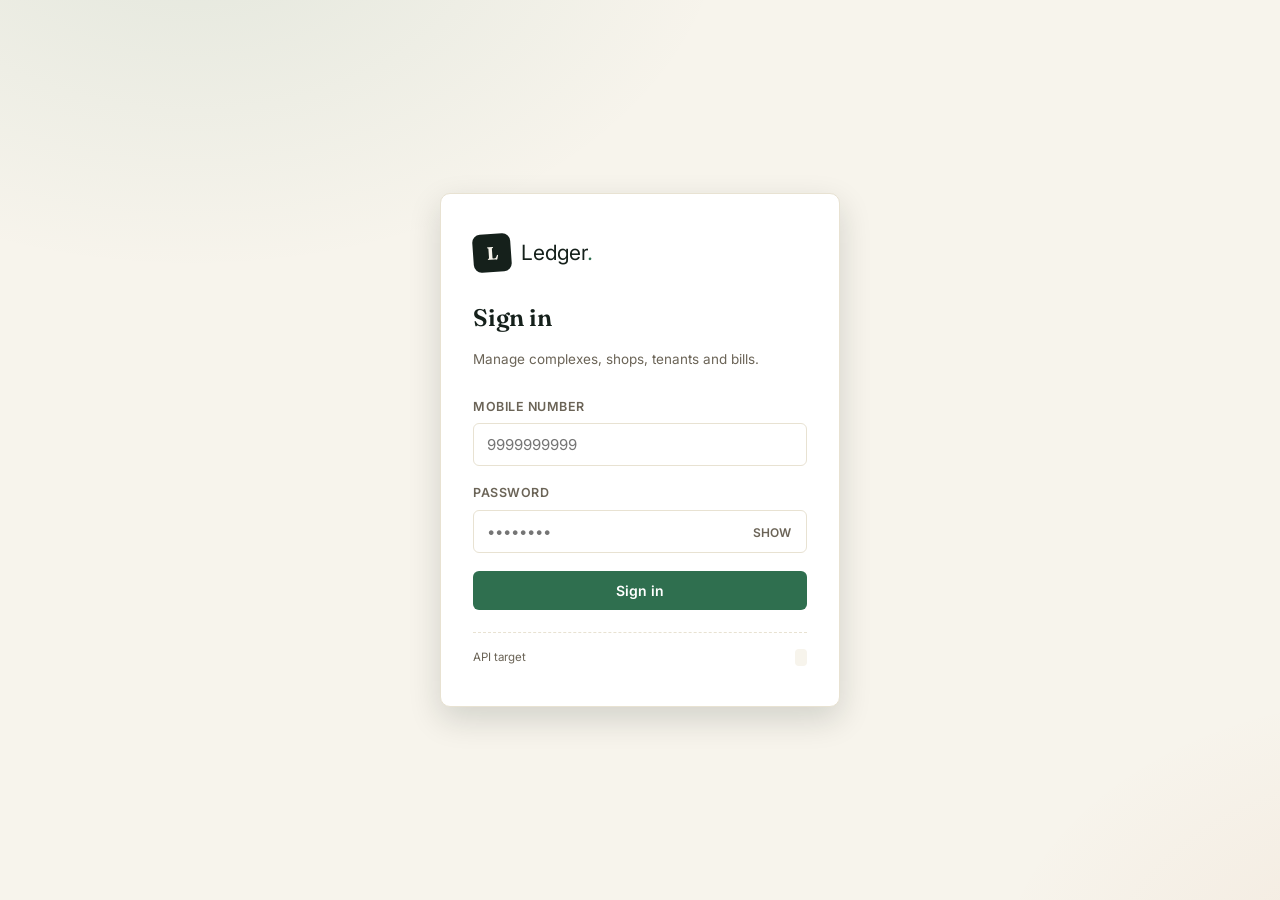
==== commit 1855e484: "Added static folder" ====
--- a/static/index.html
+++ b/static/index.html
@@ -633,7 +633,7 @@
 /* ================================================================
    CONFIG — set your backend URL here
    ================================================================ */
-const API_BASE_URL = "http://13.205.70.46:8000";
+const API_BASE_URL = "";
 
 /* ================================================================
    STATE
